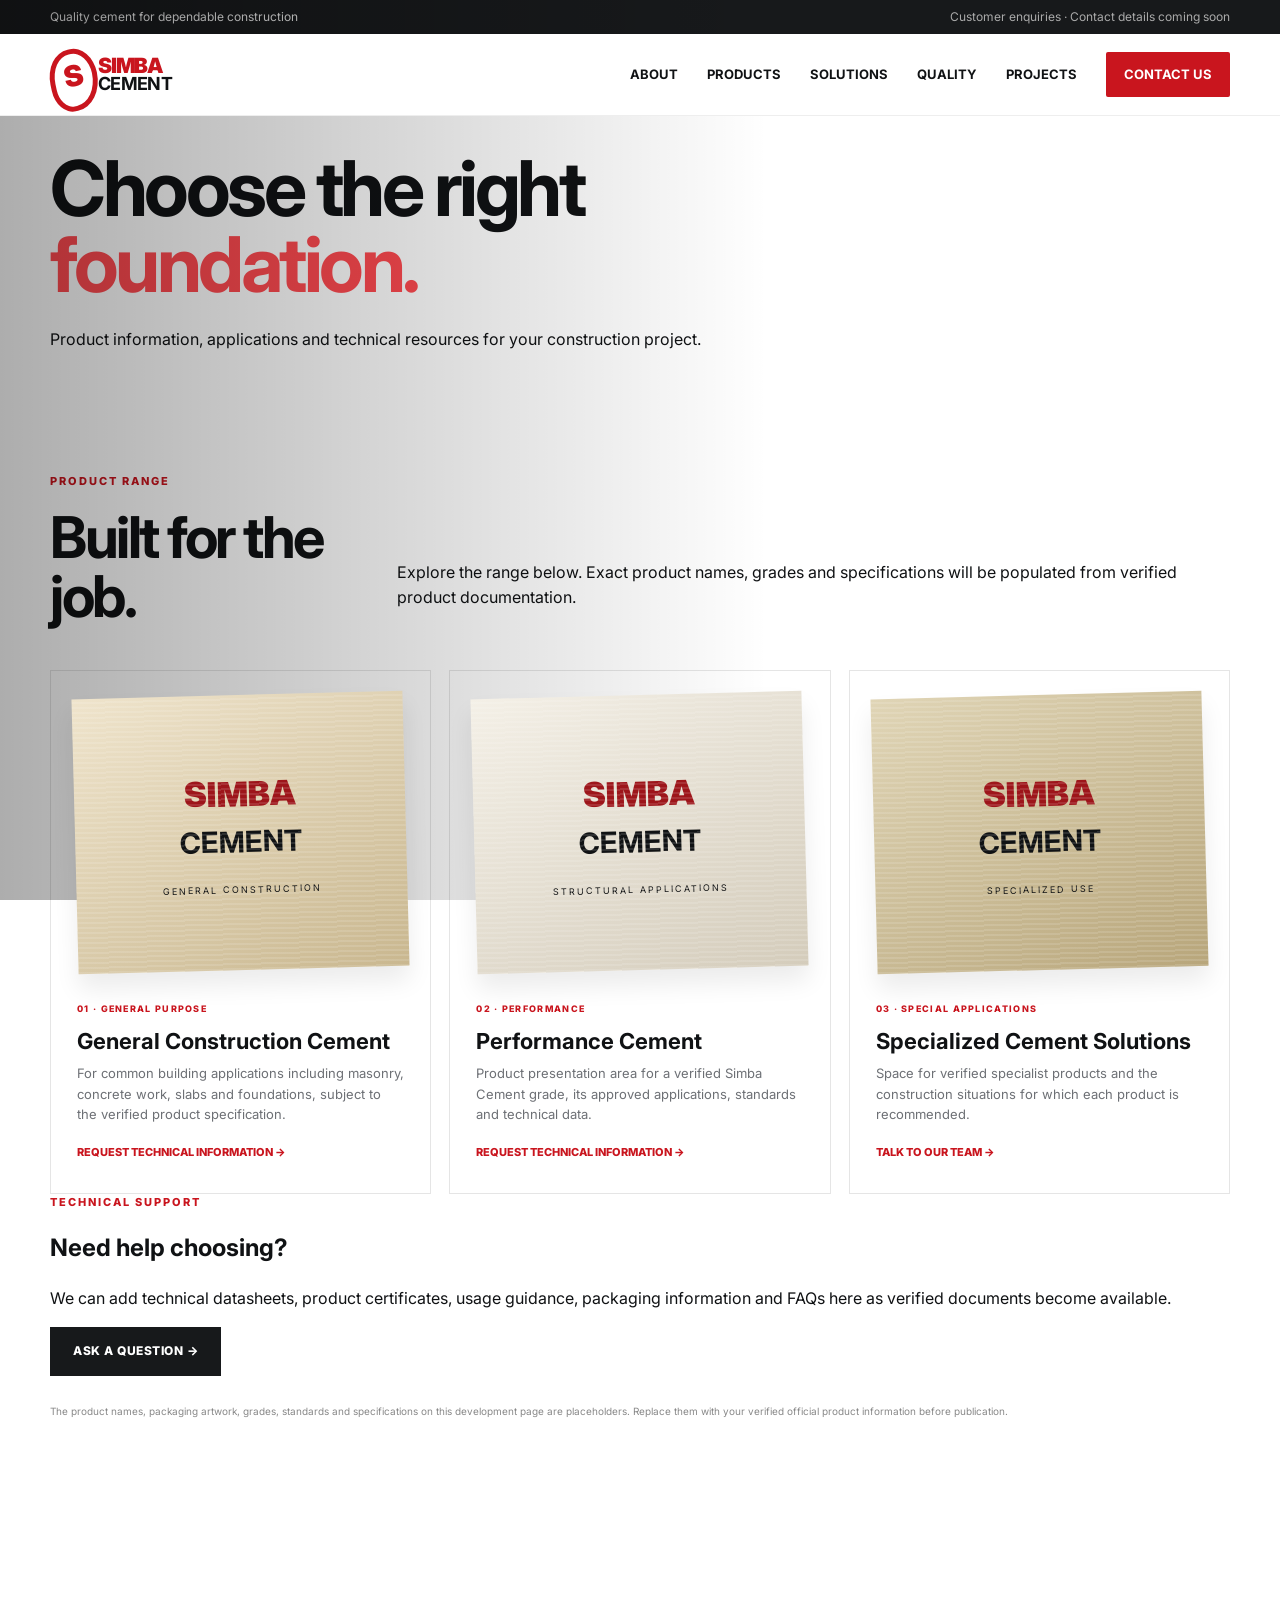
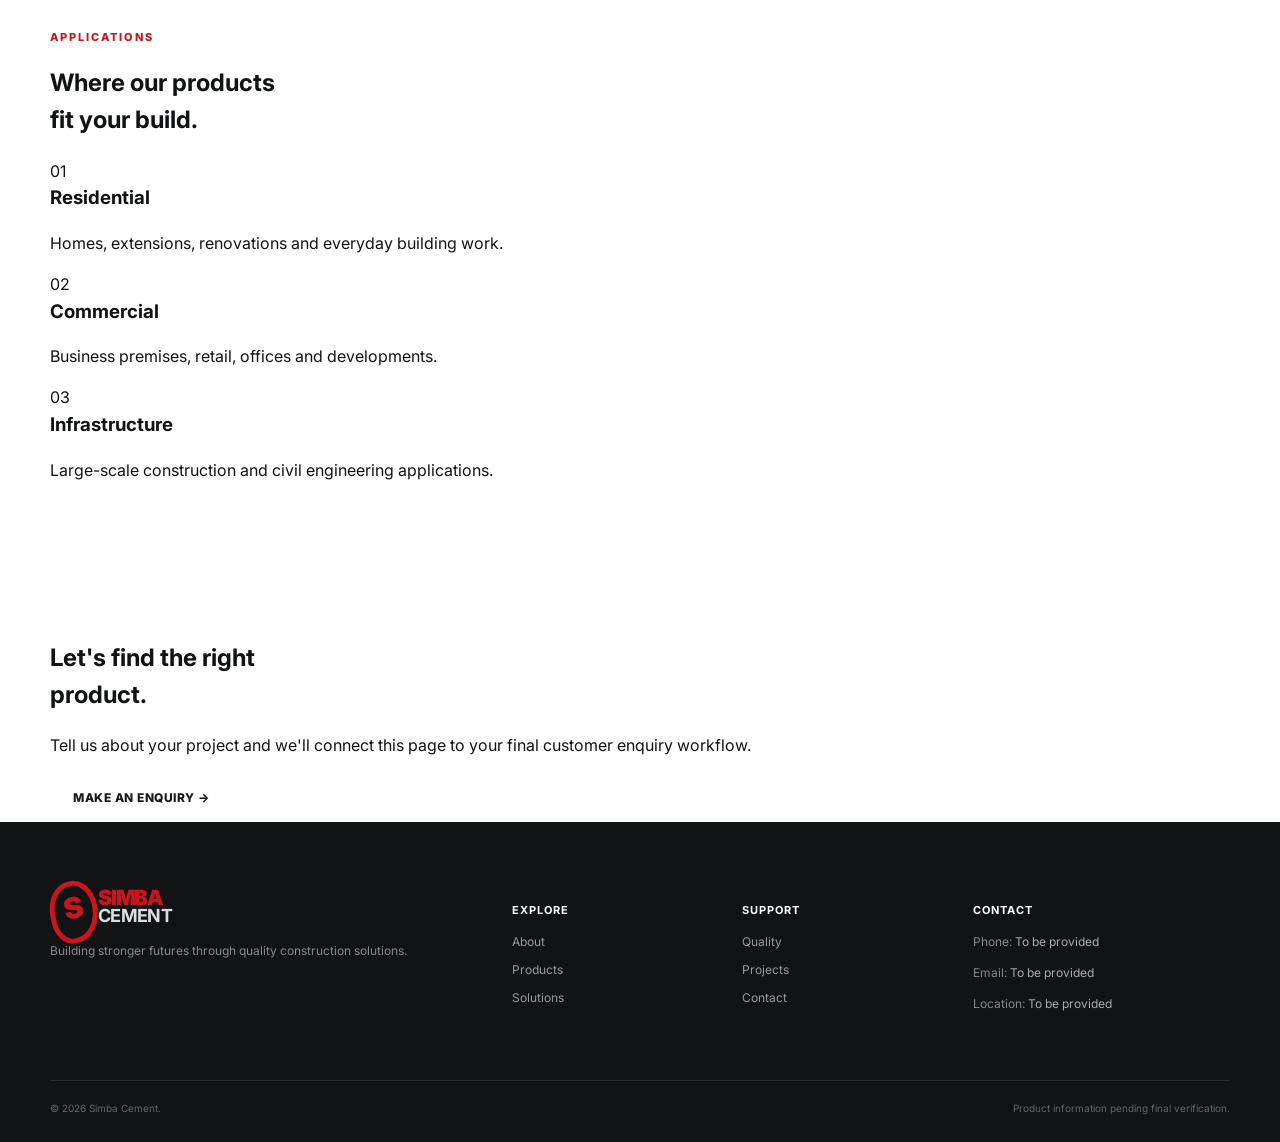
==== products.html @ ee8a6be6 "Add professional Simba Cement Products page" ====
<!doctype html>
<html lang="en"><head><meta charset="utf-8"><meta name="viewport" content="width=device-width,initial-scale=1"><meta name="description" content="Explore Simba Cement products, applications and technical information."><meta name="theme-color" content="#c9151e"><title>Products | Simba Cement</title><link rel="preconnect" href="https://fonts.googleapis.com"><link rel="preconnect" href="https://fonts.gstatic.com" crossorigin><link href="https://fonts.googleapis.com/css2?family=Inter:wght@400;500;600;700;800;900&display=swap" rel="stylesheet"><link rel="stylesheet" href="styles.css"></head><body>
<div class="topbar"><div class="container topbar-inner"><span>Quality cement for dependable construction</span><span class="topbar-right">Customer enquiries · Contact details coming soon</span></div></div><header class="site-header"><div class="container nav-wrap"><a class="brand" href="index.html"><span class="brand-mark"><span>SIMBA</span><b>CEMENT</b></span></a><button class="menu-toggle" aria-expanded="false" aria-controls="main-nav" aria-label="Open menu"><span></span><span></span><span></span></button><nav id="main-nav" class="main-nav"><a href="about.html">About</a><a href="products.html">Products</a><a href="index.html#solutions">Solutions</a><a href="index.html#quality">Quality</a><a href="index.html#projects">Projects</a><a href="index.html#contact" class="nav-cta">Contact us</a></nav></div></header>
<main><section class="page-hero"><div class="page-hero-image products-hero-image"></div><div class="hero-overlay"></div><div class="container page-hero-content"><p class="eyebrow">SIMBA CEMENT PRODUCTS</p><h1>Choose the right<br><em>foundation.</em></h1><p>Product information, applications and technical resources for your construction project.</p></div></section>
<section class="section-pad products-page"><div class="container"><div class="section-heading"><div><p class="eyebrow dark">PRODUCT RANGE</p><h2>Built for the job.</h2></div><p class="page-lead">Explore the range below. Exact product names, grades and specifications will be populated from verified product documentation.</p></div><div class="product-grid product-grid-page">
<article class="product-card"><div class="bag bag-1 large-bag"><span>SIMBA</span><b>CEMENT</b><small>GENERAL CONSTRUCTION</small></div><div class="product-info"><span class="product-tag">01 · GENERAL PURPOSE</span><h3>General Construction Cement</h3><p>For common building applications including masonry, concrete work, slabs and foundations, subject to the verified product specification.</p><a href="index.html#contact">Request technical information →</a></div></article>
<article class="product-card"><div class="bag bag-2 large-bag"><span>SIMBA</span><b>CEMENT</b><small>STRUCTURAL APPLICATIONS</small></div><div class="product-info"><span class="product-tag">02 · PERFORMANCE</span><h3>Performance Cement</h3><p>Product presentation area for a verified Simba Cement grade, its approved applications, standards and technical data.</p><a href="index.html#contact">Request technical information →</a></div></article>
<article class="product-card"><div class="bag bag-3 large-bag"><span>SIMBA</span><b>CEMENT</b><small>SPECIALIZED USE</small></div><div class="product-info"><span class="product-tag">03 · SPECIAL APPLICATIONS</span><h3>Specialized Cement Solutions</h3><p>Space for verified specialist products and the construction situations for which each product is recommended.</p><a href="index.html#contact">Talk to our team →</a></div></article>
</div><div class="technical"><div><p class="eyebrow dark">TECHNICAL SUPPORT</p><h2>Need help choosing?</h2></div><p>We can add technical datasheets, product certificates, usage guidance, packaging information and FAQs here as verified documents become available.</p><a class="btn btn-dark" href="index.html#contact">Ask a question →</a></div><p class="disclaimer">The product names, packaging artwork, grades, standards and specifications on this development page are placeholders. Replace them with your verified official product information before publication.</p></div></section>
<section class="applications section-pad"><div class="container"><p class="eyebrow dark">APPLICATIONS</p><h2>Where our products<br>fit your build.</h2><div class="application-list"><div><span>01</span><h3>Residential</h3><p>Homes, extensions, renovations and everyday building work.</p></div><div><span>02</span><h3>Commercial</h3><p>Business premises, retail, offices and developments.</p></div><div><span>03</span><h3>Infrastructure</h3><p>Large-scale construction and civil engineering applications.</p></div></div></div></section><section class="red-band"><div class="container red-band-grid"><div><p class="eyebrow">READY TO BUILD?</p><h2>Let's find the right<br>product.</h2></div><div><p>Tell us about your project and we'll connect this page to your final customer enquiry workflow.</p><a class="btn btn-light" href="index.html#contact">Make an enquiry →</a></div></div></section></main>
<footer class="footer"><div class="container footer-grid"><div><a class="brand footer-brand" href="index.html"><span class="brand-mark"><span>SIMBA</span><b>CEMENT</b></span></a><p>Building stronger futures through quality construction solutions.</p></div><div><h4>Explore</h4><a href="about.html">About</a><a href="products.html">Products</a><a href="index.html#solutions">Solutions</a></div><div><h4>Support</h4><a href="index.html#quality">Quality</a><a href="index.html#projects">Projects</a><a href="index.html#contact">Contact</a></div><div><h4>Contact</h4><p>Phone: <span class="placeholder">To be provided</span></p><p>Email: <span class="placeholder">To be provided</span></p><p>Location: <span class="placeholder">To be provided</span></p></div></div><div class="container footer-bottom"><span>© <span id="year"></span> Simba Cement.</span><span>Product information pending final verification.</span></div></footer><script src="script.js"></script></body></html>
---- styles.css ----
:root{--red:#c9151e;--red-dark:#970e15;--ink:#101214;--muted:#6d7075;--line:#e5e5e5;--soft:#f5f5f2;--white:#fff;--container:1180px}*{box-sizing:border-box}html{scroll-behavior:smooth}body{margin:0;font-family:Inter,Arial,sans-serif;color:var(--ink);line-height:1.55;background:#fff}a{text-decoration:none;color:inherit}.container{width:min(var(--container),calc(100% - 48px));margin:auto}.topbar{background:#17191b;color:#ddd;font-size:12px}.topbar-inner{min-height:34px;display:flex;align-items:center;justify-content:space-between}.topbar-right{color:#aaa}.site-header{height:82px;background:#fff;border-bottom:1px solid #eee;position:sticky;top:0;z-index:20}.nav-wrap{height:100%;display:flex;align-items:center;justify-content:space-between}.brand{display:inline-flex;align-items:center}.brand-mark{position:relative;padding-left:48px;line-height:.9;font-weight:900;letter-spacing:-1.2px}.brand-mark:before{content:'S';position:absolute;left:0;top:-8px;width:38px;height:52px;border:5px solid var(--red);border-radius:50% 45% 55% 40%;color:var(--red);font-size:29px;text-align:center;line-height:43px;transform:rotate(-12deg)}.brand-mark span{display:block;color:var(--red);font-size:21px}.brand-mark b{display:block;font-size:18px;letter-spacing:-.7px}.main-nav{display:flex;align-items:center;gap:29px;font-size:13px;font-weight:700;text-transform:uppercase}.main-nav a{position:relative;padding:31px 0}.main-nav a:not(.nav-cta):after{content:'';position:absolute;left:0;right:100%;bottom:22px;height:2px;background:var(--red);transition:.25s}.main-nav a:not(.nav-cta):hover:after{right:0}.nav-cta{background:var(--red);color:#fff!important;padding:12px 18px!important;border-radius:2px}.menu-toggle{display:none;border:0;background:transparent;width:44px;height:44px}.menu-toggle span{display:block;height:2px;background:#111;margin:6px 4px}.hero{min-height:670px;position:relative;display:flex;align-items:center;overflow:hidden;background:#292b2d}.hero-image{position:absolute;inset:0;background-image:url('https://images.unsplash.com/photo-1504307651254-35680f356dfd?auto=format&fit=crop&w=2200&q=85');background-size:cover;background-position:center}.hero-image:after{content:'';position:absolute;inset:0;background:linear-gradient(90deg,rgba(0,0,0,.68),rgba(0,0,0,.18) 64%,rgba(0,0,0,.28))}.hero-overlay{position:absolute;inset:0;background:linear-gradient(90deg,rgba(0,0,0,.32),transparent 60%)}.hero-content{position:relative;color:#fff;padding:120px 0 110px}.eyebrow{font-size:11px;font-weight:800;letter-spacing:2px;margin:0 0 18px;color:#fff}.eyebrow.dark{color:var(--red)}h1,h2,h3,p{margin-top:0}h1{font-size:clamp(46px,6vw,78px);line-height:.99;letter-spacing:-3.5px;margin-bottom:24px;max-width:760px}h1 em{font-style:normal;color:#ff4a50}.hero-copy{font-size:18px;max-width:570px;color:#f1f1f1;margin-bottom:32px}.hero-actions{display:flex;gap:12px;flex-wrap:wrap}.btn{display:inline-flex;align-items:center;justify-content:center;gap:14px;border:1px solid transparent;padding:14px 22px;font-size:12px;font-weight:800;text-transform:uppercase;letter-spacing:.5px;cursor:pointer;transition:transform .2s,background .2s}.btn:hover{transform:translateY(-2px)}.btn-primary{background:var(--red);color:#fff}.btn-primary:hover{background:var(--red-dark)}.btn-light{background:#fff;color:#17191b}.btn-dark{background:#17191b;color:#fff}.hero-scroll{position:absolute;bottom:22px;right:30px;color:#fff;font-size:10px;letter-spacing:1.5px}.hero-scroll span{font-size:16px;margin-left:8px}.section-pad{padding:105px 0}.intro{background:#fff}.intro-grid{display:grid;grid-template-columns:1fr 1fr;gap:90px}.intro h2,.section-heading h2,.quality h2,.projects h2,.cta h2{font-size:clamp(38px,4.5vw,58px);line-height:1.02;letter-spacing:-2.5px;margin:0}.intro-copy{max-width:560px;font-size:18px}.muted{font-size:14px;color:var(--muted);margin-top:20px}.text-link{font-size:12px;font-weight:800;text-transform:uppercase;letter-spacing:.6px;color:var(--red);display:inline-flex;gap:14px;margin-top:15px}.products{background:var(--soft)}.section-heading{display:flex;justify-content:space-between;align-items:end;gap:30px;margin-bottom:45px}.section-heading h2{margin-top:5px}.product-grid{display:grid;grid-template-columns:repeat(3,1fr);gap:18px}.product-card{background:#fff;border:1px solid var(--line);display:flex;flex-direction:column;transition:transform .25s,box-shadow .25s}.product-card:hover{transform:translateY(-6px);box-shadow:0 18px 40px rgba(0,0,0,.08)}.bag{height:275px;margin:24px;display:flex;flex-direction:column;justify-content:center;align-items:center;box-shadow:0 15px 25px rgba(0,0,0,.08);transform:rotate(-1.5deg);position:relative;overflow:hidden}.bag:before{content:'';position:absolute;inset:0;background:repeating-linear-gradient(0deg,rgba(255,255,255,.12) 0 2px,transparent 2px 5px)}.bag-1{background:linear-gradient(150deg,#efe4cc,#c9b78f)}.bag-2{background:linear-gradient(150deg,#f4f0e7,#d4ccbb)}.bag-3{background:linear-gradient(150deg,#e0d5b6,#b8a67b)}.bag span{font-size:34px;font-weight:900;color:#9d151a}.bag b{font-size:29px}.bag small{margin-top:18px;font-size:9px;letter-spacing:2px}.product-info{padding:0 26px 30px}.product-tag{font-size:9px;font-weight:800;letter-spacing:1.3px;color:var(--red)}.product-info h3{font-size:22px;line-height:1.1;margin:10px 0}.product-info p{font-size:13px;color:var(--muted);min-height:62px}.product-info a{font-size:11px;color:var(--red);font-weight:800;text-transform:uppercase}.disclaimer{font-size:10px;color:#888;margin:28px 0 0}.solutions{background:#17191b;color:#fff}.light-heading{align-items:end}.light-heading>p{max-width:390px;color:#aaa;font-size:13px}.solution-grid{display:grid;grid-template-columns:repeat(4,1fr);border-top:1px solid #3b3d40}.solution{padding:35px 25px 32px;border-right:1px solid #3b3d40;min-height:220px;position:relative;transition:background .25s}.solution:first-child{border-left:1px solid #3b3d40}.solution:hover{background:#202326}.solution span{font-size:10px;color:#999}.solution h3{font-size:21px;margin:50px 0 8px}.solution p{font-size:12px;color:#aaa;max-width:180px}.solution b{position:absolute;right:24px;bottom:30px;color:#ff4047;font-size:22px}.quality-grid{display:grid;grid-template-columns:1fr 1fr;min-height:560px}.quality-photo{min-height:520px;background-image:url('https://images.unsplash.com/photo-1541888946425-d81bb19240f5?auto=format&fit=crop&w=1400&q=85');background-size:cover;background-position:center}.quality-content{padding:60px 0 50px 80px;align-self:center}.quality-content>p:not(.eyebrow){max-width:470px;color:var(--muted);font-size:15px;margin:25px 0 32px}.quality-list{border-top:1px solid var(--line);margin-bottom:30px}.quality-list div{display:flex;gap:25px;padding:16px 0;border-bottom:1px solid var(--line);font-size:13px;font-weight:700}.quality-list strong{color:var(--red);font-size:10px}.projects{background:#f5f5f3}.projects-title{display:flex;justify-content:space-between;gap:50px;align-items:end;margin:8px 0 42px}.projects-title p{max-width:390px;color:var(--muted);font-size:13px;margin:0}.project-grid{display:grid;grid-template-columns:1.15fr 1fr 1fr;gap:14px}.project{min-height:400px;position:relative;padding:30px;display:flex;align-items:end;color:#fff;overflow:hidden;background:#5b5d60;background-size:cover;background-position:center}.project:before{content:'';position:absolute;inset:0;background:linear-gradient(180deg,transparent 30%,rgba(0,0,0,.78));z-index:0}.project:after{content:'';position:absolute;inset:0;background:rgba(25,29,32,.12);z-index:0}.project-a{background-image:url('https://images.unsplash.com/photo-1600607687920-4e2a09cf159d?auto=format&fit=crop&w=1400&q=85')}.project-b{background-image:url('https://images.unsplash.com/photo-1486406146926-c627a92ad1ab?auto=format&fit=crop&w=1400&q=85')}.project-c{background-image:url('https://images.unsplash.com/photo-1511818966892-d7d671e672a2?auto=format&fit=crop&w=1400&q=85')}.project div{position:relative;z-index:1}.project span{font-size:9px;font-weight:800;letter-spacing:1px}.project h3{font-size:25px;line-height:1.05;margin:12px 0 0}.cta{background:var(--red);color:#fff;padding:100px 0}.cta-grid{display:grid;grid-template-columns:1fr 1fr;gap:100px}.cta-copy{max-width:430px;color:#ffd7d8;margin-top:25px}.contact-form{display:grid;grid-template-columns:1fr 1fr;gap:18px}.contact-form label{font-size:10px;font-weight:800;text-transform:uppercase;letter-spacing:.7px}.contact-form label:nth-of-type(4){grid-column:1/-1}.contact-form input,.contact-form textarea{display:block;width:100%;margin-top:8px;border:1px solid rgba(255,255,255,.45);background:rgba(255,255,255,.08);color:#fff;padding:13px;font:inherit;outline:0}.contact-form input:focus,.contact-form textarea:focus{border-color:#fff;background:rgba(255,255,255,.13)}.contact-form input::placeholder,.contact-form textarea::placeholder{color:#ffd7d8}.contact-form textarea{resize:vertical}.form-note{font-size:10px;color:#ffd7d8;grid-column:1/-1;margin:0}.footer{background:#111315;color:#ddd;padding:65px 0 25px}.footer-grid{display:grid;grid-template-columns:1.6fr .7fr .7fr 1fr;gap:50px;padding-bottom:55px}.footer p{color:#888;font-size:12px}.footer h4{font-size:11px;text-transform:uppercase;letter-spacing:1px;color:#fff}.footer-grid>div>a:not(.brand){display:block;font-size:12px;color:#999;margin:9px 0}.footer-brand{margin-bottom:18px}.placeholder{color:#aaa}.footer-bottom{border-top:1px solid #2a2c2f;padding-top:20px;display:flex;justify-content:space-between;color:#666;font-size:10px}@media(max-width:900px){.main-nav{gap:16px}.main-nav a{font-size:11px}.intro-grid,.quality-grid,.cta-grid{grid-template-columns:1fr;gap:45px}.quality-content{padding:0}.product-grid{grid-template-columns:1fr 1fr}.solution-grid{grid-template-columns:1fr 1fr}.project-grid{grid-template-columns:1fr}.project{min-height:300px}.footer-grid{grid-template-columns:1fr 1fr}.hero{min-height:600px}}@media(max-width:700px){.container{width:min(var(--container),calc(100% - 32px))}.topbar-right{display:none}.site-header{height:70px}.menu-toggle{display:block}.main-nav{display:none;position:absolute;left:0;right:0;top:70px;background:#fff;border-bottom:1px solid #ddd;padding:12px 16px;flex-direction:column;align-items:stretch;gap:0;box-shadow:0 10px 20px rgba(0,0,0,.08)}.main-nav.open{display:flex}.main-nav a{padding:15px 8px;border-bottom:1px solid #eee}.main-nav a:not(.nav-cta):after{display:none}.nav-cta{text-align:center;margin-top:8px}.brand-mark span{font-size:18px}.brand-mark b{font-size:15px}.hero{min-height:670px}.hero-image{background-position:58% center}.hero-content{padding:90px 0}.hero h1{font-size:47px;letter-spacing:-2px}.hero-copy{font-size:15px}.hero-scroll{display:none}.section-pad{padding:75px 0}.intro h2,.section-heading h2,.quality h2,.projects h2,.cta h2{font-size:40px}.section-heading,.projects-title{display:block}.section-heading .text-link{margin-top:22px}.product-grid,.solution-grid{grid-template-columns:1fr}.solution{border-left:1px solid #3b3d40;border-bottom:1px solid #3b3d40}.quality-photo{min-height:320px}.contact-form{grid-template-columns:1fr}.contact-form label:nth-of-type(4){grid-column:auto}.form-note{grid-column:auto}.footer-grid{grid-template-columns:1fr 1fr;gap:30px}.footer-grid>div:first-child{grid-column:1/-1}.footer-bottom{display:block}.footer-bottom span{display:block;margin:7px 0}.bag{height:260px}}
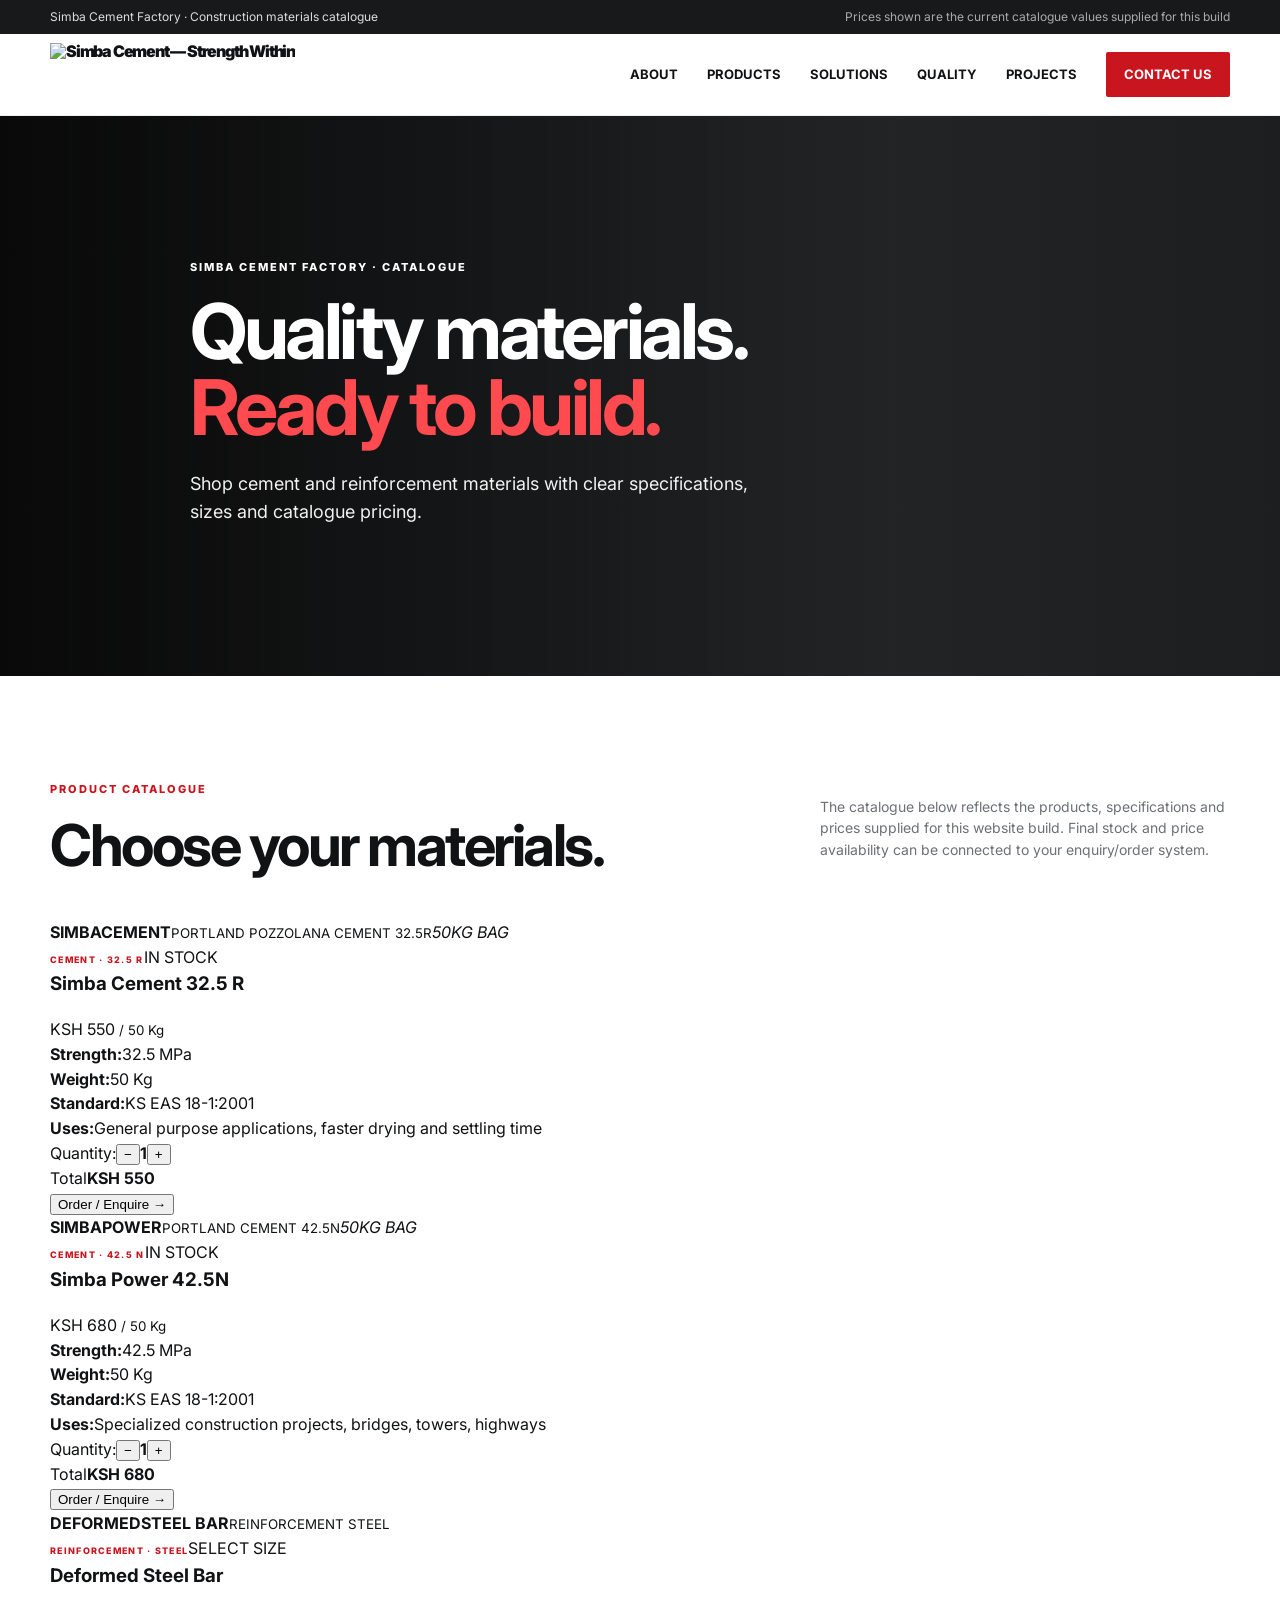
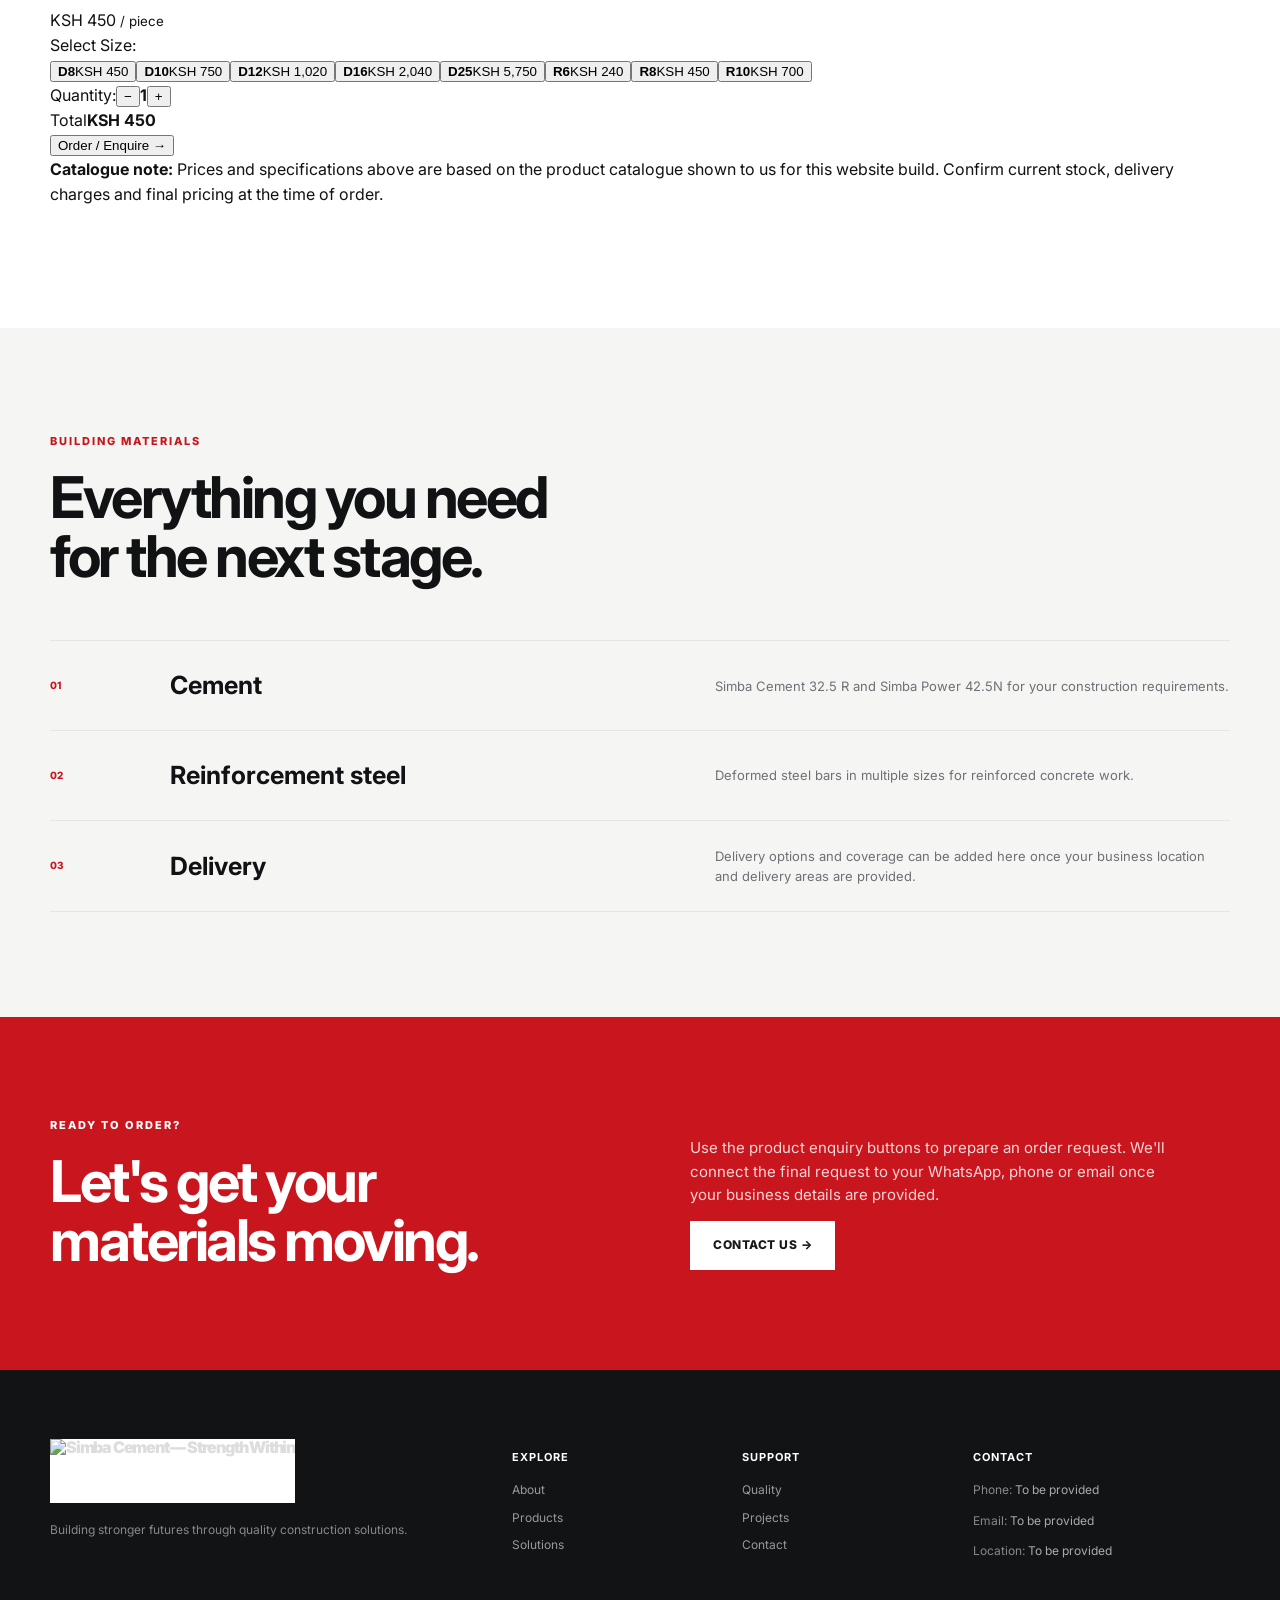
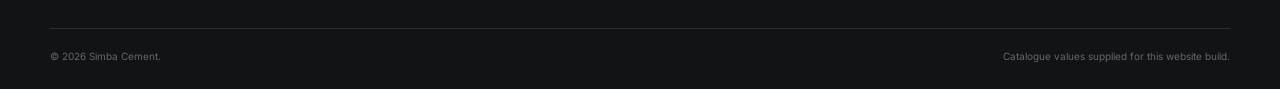
==== commit 10a6cbc0: "Build catalogue with supplied Simba Cement products and pricing" ====
--- a/products.html
+++ b/products.html
@@ -1,11 +1,25 @@
 <!doctype html>
-<html lang="en"><head><meta charset="utf-8"><meta name="viewport" content="width=device-width,initial-scale=1"><meta name="description" content="Explore Simba Cement products, applications and technical information."><meta name="theme-color" content="#c9151e"><title>Products | Simba Cement</title><link rel="preconnect" href="https://fonts.googleapis.com"><link rel="preconnect" href="https://fonts.gstatic.com" crossorigin><link href="https://fonts.googleapis.com/css2?family=Inter:wght@400;500;600;700;800;900&display=swap" rel="stylesheet"><link rel="stylesheet" href="styles.css"></head><body>
-<div class="topbar"><div class="container topbar-inner"><span>Quality cement for dependable construction</span><span class="topbar-right">Customer enquiries · Contact details coming soon</span></div></div><header class="site-header"><div class="container nav-wrap"><a class="brand" href="index.html"><span class="brand-mark"><span>SIMBA</span><b>CEMENT</b></span></a><button class="menu-toggle" aria-expanded="false" aria-controls="main-nav" aria-label="Open menu"><span></span><span></span><span></span></button><nav id="main-nav" class="main-nav"><a href="about.html">About</a><a href="products.html">Products</a><a href="index.html#solutions">Solutions</a><a href="index.html#quality">Quality</a><a href="index.html#projects">Projects</a><a href="index.html#contact" class="nav-cta">Contact us</a></nav></div></header>
-<main><section class="page-hero"><div class="page-hero-image products-hero-image"></div><div class="hero-overlay"></div><div class="container page-hero-content"><p class="eyebrow">SIMBA CEMENT PRODUCTS</p><h1>Choose the right<br><em>foundation.</em></h1><p>Product information, applications and technical resources for your construction project.</p></div></section>
-<section class="section-pad products-page"><div class="container"><div class="section-heading"><div><p class="eyebrow dark">PRODUCT RANGE</p><h2>Built for the job.</h2></div><p class="page-lead">Explore the range below. Exact product names, grades and specifications will be populated from verified product documentation.</p></div><div class="product-grid product-grid-page">
-<article class="product-card"><div class="bag bag-1 large-bag"><span>SIMBA</span><b>CEMENT</b><small>GENERAL CONSTRUCTION</small></div><div class="product-info"><span class="product-tag">01 · GENERAL PURPOSE</span><h3>General Construction Cement</h3><p>For common building applications including masonry, concrete work, slabs and foundations, subject to the verified product specification.</p><a href="index.html#contact">Request technical information →</a></div></article>
-<article class="product-card"><div class="bag bag-2 large-bag"><span>SIMBA</span><b>CEMENT</b><small>STRUCTURAL APPLICATIONS</small></div><div class="product-info"><span class="product-tag">02 · PERFORMANCE</span><h3>Performance Cement</h3><p>Product presentation area for a verified Simba Cement grade, its approved applications, standards and technical data.</p><a href="index.html#contact">Request technical information →</a></div></article>
-<article class="product-card"><div class="bag bag-3 large-bag"><span>SIMBA</span><b>CEMENT</b><small>SPECIALIZED USE</small></div><div class="product-info"><span class="product-tag">03 · SPECIAL APPLICATIONS</span><h3>Specialized Cement Solutions</h3><p>Space for verified specialist products and the construction situations for which each product is recommended.</p><a href="index.html#contact">Talk to our team →</a></div></article>
-</div><div class="technical"><div><p class="eyebrow dark">TECHNICAL SUPPORT</p><h2>Need help choosing?</h2></div><p>We can add technical datasheets, product certificates, usage guidance, packaging information and FAQs here as verified documents become available.</p><a class="btn btn-dark" href="index.html#contact">Ask a question →</a></div><p class="disclaimer">The product names, packaging artwork, grades, standards and specifications on this development page are placeholders. Replace them with your verified official product information before publication.</p></div></section>
-<section class="applications section-pad"><div class="container"><p class="eyebrow dark">APPLICATIONS</p><h2>Where our products<br>fit your build.</h2><div class="application-list"><div><span>01</span><h3>Residential</h3><p>Homes, extensions, renovations and everyday building work.</p></div><div><span>02</span><h3>Commercial</h3><p>Business premises, retail, offices and developments.</p></div><div><span>03</span><h3>Infrastructure</h3><p>Large-scale construction and civil engineering applications.</p></div></div></div></section><section class="red-band"><div class="container red-band-grid"><div><p class="eyebrow">READY TO BUILD?</p><h2>Let's find the right<br>product.</h2></div><div><p>Tell us about your project and we'll connect this page to your final customer enquiry workflow.</p><a class="btn btn-light" href="index.html#contact">Make an enquiry →</a></div></div></section></main>
-<footer class="footer"><div class="container footer-grid"><div><a class="brand footer-brand" href="index.html"><span class="brand-mark"><span>SIMBA</span><b>CEMENT</b></span></a><p>Building stronger futures through quality construction solutions.</p></div><div><h4>Explore</h4><a href="about.html">About</a><a href="products.html">Products</a><a href="index.html#solutions">Solutions</a></div><div><h4>Support</h4><a href="index.html#quality">Quality</a><a href="index.html#projects">Projects</a><a href="index.html#contact">Contact</a></div><div><h4>Contact</h4><p>Phone: <span class="placeholder">To be provided</span></p><p>Email: <span class="placeholder">To be provided</span></p><p>Location: <span class="placeholder">To be provided</span></p></div></div><div class="container footer-bottom"><span>© <span id="year"></span> Simba Cement.</span><span>Product information pending final verification.</span></div></footer><script src="script.js"></script></body></html>+<html lang="en"><head><meta charset="utf-8"><meta name="viewport" content="width=device-width,initial-scale=1"><meta name="description" content="Shop Simba Cement 32.5 R, Simba Power 42.5 N and deformed steel bars. View prices, specifications and available sizes."><meta name="theme-color" content="#c9151e"><title>Products &amp; Prices | Simba Cement</title><link rel="preconnect" href="https://fonts.googleapis.com"><link rel="preconnect" href="https://fonts.gstatic.com" crossorigin><link href="https://fonts.googleapis.com/css2?family=Inter:wght@400;500;600;700;800;900&display=swap" rel="stylesheet"><link rel="stylesheet" href="styles.css"></head><body>
+<div class="topbar"><div class="container topbar-inner"><span>Simba Cement Factory · Construction materials catalogue</span><span class="topbar-right">Prices shown are the current catalogue values supplied for this build</span></div></div>
+<header class="site-header"><div class="container nav-wrap"><a class="brand" href="index.html" aria-label="Simba Cement home"><span class="brand-mark"><span>SIMBA</span><b>CEMENT</b></span></a><button class="menu-toggle" aria-expanded="false" aria-controls="main-nav" aria-label="Open menu"><span></span><span></span><span></span></button><nav id="main-nav" class="main-nav"><a href="about.html">About</a><a href="products.html">Products</a><a href="index.html#solutions">Solutions</a><a href="index.html#quality">Quality</a><a href="index.html#projects">Projects</a><a href="index.html#contact" class="nav-cta">Contact us</a></nav></div></header>
+<main>
+<section class="page-hero product-catalogue-hero"><div class="page-hero-image products-hero-image"></div><div class="hero-overlay"></div><div class="container page-hero-content"><p class="eyebrow">SIMBA CEMENT FACTORY · CATALOGUE</p><h1>Quality materials.<br><em>Ready to build.</em></h1><p>Shop cement and reinforcement materials with clear specifications, sizes and catalogue pricing.</p></div></section>
+<section class="section-pad products-page"><div class="container"><div class="section-heading"><div><p class="eyebrow dark">PRODUCT CATALOGUE</p><h2>Choose your materials.</h2></div><p class="page-lead">The catalogue below reflects the products, specifications and prices supplied for this website build. Final stock and price availability can be connected to your enquiry/order system.</p></div>
+<div class="catalogue-grid">
+<article class="catalogue-card"><div class="catalogue-image cement-image cement-325"><div class="bag-label"><strong>SIMBA</strong><b>CEMENT</b><small>PORTLAND POZZOLANA CEMENT 32.5R</small><i>50KG BAG</i></div></div><div class="catalogue-body"><div class="catalogue-top"><span class="product-tag">CEMENT · 32.5 R</span><span class="stock">IN STOCK</span></div><h3>Simba Cement 32.5 R</h3><div class="price">KSH 550 <small>/ 50 Kg</small></div><div class="specs"><div><strong>Strength:</strong><span>32.5 MPa</span></div><div><strong>Weight:</strong><span>50 Kg</span></div><div class="full"><strong>Standard:</strong><span>KS EAS 18-1:2001</span></div><div class="full"><strong>Uses:</strong><span>General purpose applications, faster drying and settling time</span></div></div><div class="quantity-row"><span>Quantity:</span><button type="button" onclick="changeQty(this,-1)">−</button><b>1</b><button type="button" onclick="changeQty(this,1)">+</button></div><div class="card-total"><span>Total</span><strong class="line-total">KSH 550</strong></div><button class="order-btn" type="button" onclick="orderProduct('Simba Cement 32.5 R',550,this)">Order / Enquire <span>→</span></button></div></article>
+<article class="catalogue-card"><div class="catalogue-image cement-image cement-425"><div class="bag-label power"><strong>SIMBA</strong><b>POWER</b><small>PORTLAND CEMENT 42.5N</small><i>50KG BAG</i></div></div><div class="catalogue-body"><div class="catalogue-top"><span class="product-tag">CEMENT · 42.5 N</span><span class="stock">IN STOCK</span></div><h3>Simba Power 42.5N</h3><div class="price">KSH 680 <small>/ 50 Kg</small></div><div class="specs"><div><strong>Strength:</strong><span>42.5 MPa</span></div><div><strong>Weight:</strong><span>50 Kg</span></div><div class="full"><strong>Standard:</strong><span>KS EAS 18-1:2001</span></div><div class="full"><strong>Uses:</strong><span>Specialized construction projects, bridges, towers, highways</span></div></div><div class="quantity-row"><span>Quantity:</span><button type="button" onclick="changeQty(this,-1)">−</button><b>1</b><button type="button" onclick="changeQty(this,1)">+</button></div><div class="card-total"><span>Total</span><strong class="line-total">KSH 680</strong></div><button class="order-btn" type="button" onclick="orderProduct('Simba Power 42.5N',680,this)">Order / Enquire <span>→</span></button></div></article>
+<article class="catalogue-card"><div class="catalogue-image steel-image"><div class="steel-overlay"><strong>DEFORMED</strong><b>STEEL BAR</b><small>REINFORCEMENT STEEL</small></div></div><div class="catalogue-body"><div class="catalogue-top"><span class="product-tag">REINFORCEMENT · STEEL</span><span class="stock">SELECT SIZE</span></div><h3>Deformed Steel Bar</h3><div class="price steel-price" id="steel-price">KSH 450 <small>/ piece</small></div><div class="size-title">Select Size:</div><div class="size-grid"><button class="size-option active" data-size="D8" data-price="450" onclick="selectSteel(this)"><b>D8</b><span>KSH 450</span></button><button class="size-option" data-size="D10" data-price="750" onclick="selectSteel(this)"><b>D10</b><span>KSH 750</span></button><button class="size-option" data-size="D12" data-price="1020" onclick="selectSteel(this)"><b>D12</b><span>KSH 1,020</span></button><button class="size-option" data-size="D16" data-price="2040" onclick="selectSteel(this)"><b>D16</b><span>KSH 2,040</span></button><button class="size-option" data-size="D25" data-price="5750" onclick="selectSteel(this)"><b>D25</b><span>KSH 5,750</span></button><button class="size-option" data-size="R6" data-price="240" onclick="selectSteel(this)"><b>R6</b><span>KSH 240</span></button><button class="size-option" data-size="R8" data-price="450" onclick="selectSteel(this)"><b>R8</b><span>KSH 450</span></button><button class="size-option" data-size="R10" data-price="700" onclick="selectSteel(this)"><b>R10</b><span>KSH 700</span></button></div><div class="quantity-row"><span>Quantity:</span><button type="button" onclick="changeQty(this,-1)">−</button><b>1</b><button type="button" onclick="changeQty(this,1)">+</button></div><div class="card-total"><span>Total</span><strong class="line-total steel-total">KSH 450</strong></div><button class="order-btn" type="button" onclick="orderSteel(this)">Order / Enquire <span>→</span></button></div></article>
+</div>
+<p class="catalogue-note"><strong>Catalogue note:</strong> Prices and specifications above are based on the product catalogue shown to us for this website build. Confirm current stock, delivery charges and final pricing at the time of order.</p>
+</div></section>
+<section class="applications section-pad"><div class="container"><p class="eyebrow dark">BUILDING MATERIALS</p><h2>Everything you need<br>for the next stage.</h2><div class="application-list"><div><span>01</span><h3>Cement</h3><p>Simba Cement 32.5 R and Simba Power 42.5N for your construction requirements.</p></div><div><span>02</span><h3>Reinforcement steel</h3><p>Deformed steel bars in multiple sizes for reinforced concrete work.</p></div><div><span>03</span><h3>Delivery</h3><p>Delivery options and coverage can be added here once your business location and delivery areas are provided.</p></div></div></div></section>
+<section class="red-band"><div class="container red-band-grid"><div><p class="eyebrow">READY TO ORDER?</p><h2>Let's get your<br>materials moving.</h2></div><div><p>Use the product enquiry buttons to prepare an order request. We'll connect the final request to your WhatsApp, phone or email once your business details are provided.</p><a class="btn btn-light" href="index.html#contact">Contact us →</a></div></div></section>
+</main>
+<footer class="footer"><div class="container footer-grid"><div><a class="brand footer-brand" href="index.html"><span class="brand-mark"><span>SIMBA</span><b>CEMENT</b></span></a><p>Building stronger futures through quality construction solutions.</p></div><div><h4>Explore</h4><a href="about.html">About</a><a href="products.html">Products</a><a href="index.html#solutions">Solutions</a></div><div><h4>Support</h4><a href="index.html#quality">Quality</a><a href="index.html#projects">Projects</a><a href="index.html#contact">Contact</a></div><div><h4>Contact</h4><p>Phone: <span class="placeholder">To be provided</span></p><p>Email: <span class="placeholder">To be provided</span></p><p>Location: <span class="placeholder">To be provided</span></p></div></div><div class="container footer-bottom"><span>© <span id="year"></span> Simba Cement.</span><span>Catalogue values supplied for this website build.</span></div></footer>
+<script src="script.js"></script><script>
+function money(n){return 'KSH '+n.toLocaleString('en-KE')}
+function changeQty(btn,delta){const row=btn.parentElement;const value=row.querySelector('b');let qty=Math.max(1,parseInt(value.textContent)+delta);value.textContent=qty;const card=btn.closest('.catalogue-card');const price=card.classList.contains('steel-card')?Number(card.dataset.price||450):(card.querySelector('.price')?.textContent.match(/[\d,]+/)?.[0]||'0').replace(/,/g,'');if(price)card.querySelector('.line-total').textContent=money(Number(price)*qty)}
+function selectSteel(btn){document.querySelectorAll('.size-option').forEach(x=>x.classList.remove('active'));btn.classList.add('active');const price=Number(btn.dataset.price);document.getElementById('steel-price').innerHTML=money(price)+' <small>/ piece</small>';document.querySelector('.steel-total').textContent=money(price);btn.closest('.catalogue-card').dataset.price=price}
+function orderProduct(name,price,btn){const card=btn.closest('.catalogue-card');const qty=Number(card.querySelector('.quantity-row b').textContent);const note=document.createElement('p');note.className='order-feedback';note.textContent=name+' · '+qty+' × '+money(price)+' — enquiry ready. Add your contact details to complete the order.';const old=card.querySelector('.order-feedback');if(old)old.remove();btn.after(note)}
+function orderSteel(btn){const card=btn.closest('.catalogue-card');const size=card.querySelector('.size-option.active').dataset.size;const price=Number(card.dataset.price||450);const qty=Number(card.querySelector('.quantity-row b').textContent);const note=document.createElement('p');note.className='order-feedback';note.textContent='Deformed Steel Bar '+size+' · '+qty+' × '+money(price)+' — enquiry ready. Add your contact details to complete the order.';const old=card.querySelector('.order-feedback');if(old)old.remove();btn.after(note)}
+</script></body></html>
--- a/styles.css
+++ b/styles.css
@@ -1 +1 @@
-:root{--red:#c9151e;--red-dark:#970e15;--ink:#101214;--muted:#6d7075;--line:#e5e5e5;--soft:#f5f5f2;--white:#fff;--container:1180px}*{box-sizing:border-box}html{scroll-behavior:smooth}body{margin:0;font-family:Inter,Arial,sans-serif;color:var(--ink);line-height:1.55;background:#fff}a{text-decoration:none;color:inherit}.container{width:min(var(--container),calc(100% - 48px));margin:auto}.topbar{background:#17191b;color:#ddd;font-size:12px}.topbar-inner{min-height:34px;display:flex;align-items:center;justify-content:space-between}.topbar-right{color:#aaa}.site-header{height:82px;background:#fff;border-bottom:1px solid #eee;position:sticky;top:0;z-index:20}.nav-wrap{height:100%;display:flex;align-items:center;justify-content:space-between}.brand{display:inline-flex;align-items:center}.brand-mark{position:relative;padding-left:48px;line-height:.9;font-weight:900;letter-spacing:-1.2px}.brand-mark:before{content:'S';position:absolute;left:0;top:-8px;width:38px;height:52px;border:5px solid var(--red);border-radius:50% 45% 55% 40%;color:var(--red);font-size:29px;text-align:center;line-height:43px;transform:rotate(-12deg)}.brand-mark span{display:block;color:var(--red);font-size:21px}.brand-mark b{display:block;font-size:18px;letter-spacing:-.7px}.main-nav{display:flex;align-items:center;gap:29px;font-size:13px;font-weight:700;text-transform:uppercase}.main-nav a{position:relative;padding:31px 0}.main-nav a:not(.nav-cta):after{content:'';position:absolute;left:0;right:100%;bottom:22px;height:2px;background:var(--red);transition:.25s}.main-nav a:not(.nav-cta):hover:after{right:0}.nav-cta{background:var(--red);color:#fff!important;padding:12px 18px!important;border-radius:2px}.menu-toggle{display:none;border:0;background:transparent;width:44px;height:44px}.menu-toggle span{display:block;height:2px;background:#111;margin:6px 4px}.hero{min-height:670px;position:relative;display:flex;align-items:center;overflow:hidden;background:#292b2d}.hero-image{position:absolute;inset:0;background-image:url('https://images.unsplash.com/photo-1504307651254-35680f356dfd?auto=format&fit=crop&w=2200&q=85');background-size:cover;background-position:center}.hero-image:after{content:'';position:absolute;inset:0;background:linear-gradient(90deg,rgba(0,0,0,.68),rgba(0,0,0,.18) 64%,rgba(0,0,0,.28))}.hero-overlay{position:absolute;inset:0;background:linear-gradient(90deg,rgba(0,0,0,.32),transparent 60%)}.hero-content{position:relative;color:#fff;padding:120px 0 110px}.eyebrow{font-size:11px;font-weight:800;letter-spacing:2px;margin:0 0 18px;color:#fff}.eyebrow.dark{color:var(--red)}h1,h2,h3,p{margin-top:0}h1{font-size:clamp(46px,6vw,78px);line-height:.99;letter-spacing:-3.5px;margin-bottom:24px;max-width:760px}h1 em{font-style:normal;color:#ff4a50}.hero-copy{font-size:18px;max-width:570px;color:#f1f1f1;margin-bottom:32px}.hero-actions{display:flex;gap:12px;flex-wrap:wrap}.btn{display:inline-flex;align-items:center;justify-content:center;gap:14px;border:1px solid transparent;padding:14px 22px;font-size:12px;font-weight:800;text-transform:uppercase;letter-spacing:.5px;cursor:pointer;transition:transform .2s,background .2s}.btn:hover{transform:translateY(-2px)}.btn-primary{background:var(--red);color:#fff}.btn-primary:hover{background:var(--red-dark)}.btn-light{background:#fff;color:#17191b}.btn-dark{background:#17191b;color:#fff}.hero-scroll{position:absolute;bottom:22px;right:30px;color:#fff;font-size:10px;letter-spacing:1.5px}.hero-scroll span{font-size:16px;margin-left:8px}.section-pad{padding:105px 0}.intro{background:#fff}.intro-grid{display:grid;grid-template-columns:1fr 1fr;gap:90px}.intro h2,.section-heading h2,.quality h2,.projects h2,.cta h2{font-size:clamp(38px,4.5vw,58px);line-height:1.02;letter-spacing:-2.5px;margin:0}.intro-copy{max-width:560px;font-size:18px}.muted{font-size:14px;color:var(--muted);margin-top:20px}.text-link{font-size:12px;font-weight:800;text-transform:uppercase;letter-spacing:.6px;color:var(--red);display:inline-flex;gap:14px;margin-top:15px}.products{background:var(--soft)}.section-heading{display:flex;justify-content:space-between;align-items:end;gap:30px;margin-bottom:45px}.section-heading h2{margin-top:5px}.product-grid{display:grid;grid-template-columns:repeat(3,1fr);gap:18px}.product-card{background:#fff;border:1px solid var(--line);display:flex;flex-direction:column;transition:transform .25s,box-shadow .25s}.product-card:hover{transform:translateY(-6px);box-shadow:0 18px 40px rgba(0,0,0,.08)}.bag{height:275px;margin:24px;display:flex;flex-direction:column;justify-content:center;align-items:center;box-shadow:0 15px 25px rgba(0,0,0,.08);transform:rotate(-1.5deg);position:relative;overflow:hidden}.bag:before{content:'';position:absolute;inset:0;background:repeating-linear-gradient(0deg,rgba(255,255,255,.12) 0 2px,transparent 2px 5px)}.bag-1{background:linear-gradient(150deg,#efe4cc,#c9b78f)}.bag-2{background:linear-gradient(150deg,#f4f0e7,#d4ccbb)}.bag-3{background:linear-gradient(150deg,#e0d5b6,#b8a67b)}.bag span{font-size:34px;font-weight:900;color:#9d151a}.bag b{font-size:29px}.bag small{margin-top:18px;font-size:9px;letter-spacing:2px}.product-info{padding:0 26px 30px}.product-tag{font-size:9px;font-weight:800;letter-spacing:1.3px;color:var(--red)}.product-info h3{font-size:22px;line-height:1.1;margin:10px 0}.product-info p{font-size:13px;color:var(--muted);min-height:62px}.product-info a{font-size:11px;color:var(--red);font-weight:800;text-transform:uppercase}.disclaimer{font-size:10px;color:#888;margin:28px 0 0}.solutions{background:#17191b;color:#fff}.light-heading{align-items:end}.light-heading>p{max-width:390px;color:#aaa;font-size:13px}.solution-grid{display:grid;grid-template-columns:repeat(4,1fr);border-top:1px solid #3b3d40}.solution{padding:35px 25px 32px;border-right:1px solid #3b3d40;min-height:220px;position:relative;transition:background .25s}.solution:first-child{border-left:1px solid #3b3d40}.solution:hover{background:#202326}.solution span{font-size:10px;color:#999}.solution h3{font-size:21px;margin:50px 0 8px}.solution p{font-size:12px;color:#aaa;max-width:180px}.solution b{position:absolute;right:24px;bottom:30px;color:#ff4047;font-size:22px}.quality-grid{display:grid;grid-template-columns:1fr 1fr;min-height:560px}.quality-photo{min-height:520px;background-image:url('https://images.unsplash.com/photo-1541888946425-d81bb19240f5?auto=format&fit=crop&w=1400&q=85');background-size:cover;background-position:center}.quality-content{padding:60px 0 50px 80px;align-self:center}.quality-content>p:not(.eyebrow){max-width:470px;color:var(--muted);font-size:15px;margin:25px 0 32px}.quality-list{border-top:1px solid var(--line);margin-bottom:30px}.quality-list div{display:flex;gap:25px;padding:16px 0;border-bottom:1px solid var(--line);font-size:13px;font-weight:700}.quality-list strong{color:var(--red);font-size:10px}.projects{background:#f5f5f3}.projects-title{display:flex;justify-content:space-between;gap:50px;align-items:end;margin:8px 0 42px}.projects-title p{max-width:390px;color:var(--muted);font-size:13px;margin:0}.project-grid{display:grid;grid-template-columns:1.15fr 1fr 1fr;gap:14px}.project{min-height:400px;position:relative;padding:30px;display:flex;align-items:end;color:#fff;overflow:hidden;background:#5b5d60;background-size:cover;background-position:center}.project:before{content:'';position:absolute;inset:0;background:linear-gradient(180deg,transparent 30%,rgba(0,0,0,.78));z-index:0}.project:after{content:'';position:absolute;inset:0;background:rgba(25,29,32,.12);z-index:0}.project-a{background-image:url('https://images.unsplash.com/photo-1600607687920-4e2a09cf159d?auto=format&fit=crop&w=1400&q=85')}.project-b{background-image:url('https://images.unsplash.com/photo-1486406146926-c627a92ad1ab?auto=format&fit=crop&w=1400&q=85')}.project-c{background-image:url('https://images.unsplash.com/photo-1511818966892-d7d671e672a2?auto=format&fit=crop&w=1400&q=85')}.project div{position:relative;z-index:1}.project span{font-size:9px;font-weight:800;letter-spacing:1px}.project h3{font-size:25px;line-height:1.05;margin:12px 0 0}.cta{background:var(--red);color:#fff;padding:100px 0}.cta-grid{display:grid;grid-template-columns:1fr 1fr;gap:100px}.cta-copy{max-width:430px;color:#ffd7d8;margin-top:25px}.contact-form{display:grid;grid-template-columns:1fr 1fr;gap:18px}.contact-form label{font-size:10px;font-weight:800;text-transform:uppercase;letter-spacing:.7px}.contact-form label:nth-of-type(4){grid-column:1/-1}.contact-form input,.contact-form textarea{display:block;width:100%;margin-top:8px;border:1px solid rgba(255,255,255,.45);background:rgba(255,255,255,.08);color:#fff;padding:13px;font:inherit;outline:0}.contact-form input:focus,.contact-form textarea:focus{border-color:#fff;background:rgba(255,255,255,.13)}.contact-form input::placeholder,.contact-form textarea::placeholder{color:#ffd7d8}.contact-form textarea{resize:vertical}.form-note{font-size:10px;color:#ffd7d8;grid-column:1/-1;margin:0}.footer{background:#111315;color:#ddd;padding:65px 0 25px}.footer-grid{display:grid;grid-template-columns:1.6fr .7fr .7fr 1fr;gap:50px;padding-bottom:55px}.footer p{color:#888;font-size:12px}.footer h4{font-size:11px;text-transform:uppercase;letter-spacing:1px;color:#fff}.footer-grid>div>a:not(.brand){display:block;font-size:12px;color:#999;margin:9px 0}.footer-brand{margin-bottom:18px}.placeholder{color:#aaa}.footer-bottom{border-top:1px solid #2a2c2f;padding-top:20px;display:flex;justify-content:space-between;color:#666;font-size:10px}@media(max-width:900px){.main-nav{gap:16px}.main-nav a{font-size:11px}.intro-grid,.quality-grid,.cta-grid{grid-template-columns:1fr;gap:45px}.quality-content{padding:0}.product-grid{grid-template-columns:1fr 1fr}.solution-grid{grid-template-columns:1fr 1fr}.project-grid{grid-template-columns:1fr}.project{min-height:300px}.footer-grid{grid-template-columns:1fr 1fr}.hero{min-height:600px}}@media(max-width:700px){.container{width:min(var(--container),calc(100% - 32px))}.topbar-right{display:none}.site-header{height:70px}.menu-toggle{display:block}.main-nav{display:none;position:absolute;left:0;right:0;top:70px;background:#fff;border-bottom:1px solid #ddd;padding:12px 16px;flex-direction:column;align-items:stretch;gap:0;box-shadow:0 10px 20px rgba(0,0,0,.08)}.main-nav.open{display:flex}.main-nav a{padding:15px 8px;border-bottom:1px solid #eee}.main-nav a:not(.nav-cta):after{display:none}.nav-cta{text-align:center;margin-top:8px}.brand-mark span{font-size:18px}.brand-mark b{font-size:15px}.hero{min-height:670px}.hero-image{background-position:58% center}.hero-content{padding:90px 0}.hero h1{font-size:47px;letter-spacing:-2px}.hero-copy{font-size:15px}.hero-scroll{display:none}.section-pad{padding:75px 0}.intro h2,.section-heading h2,.quality h2,.projects h2,.cta h2{font-size:40px}.section-heading,.projects-title{display:block}.section-heading .text-link{margin-top:22px}.product-grid,.solution-grid{grid-template-columns:1fr}.solution{border-left:1px solid #3b3d40;border-bottom:1px solid #3b3d40}.quality-photo{min-height:320px}.contact-form{grid-template-columns:1fr}.contact-form label:nth-of-type(4){grid-column:auto}.form-note{grid-column:auto}.footer-grid{grid-template-columns:1fr 1fr;gap:30px}.footer-grid>div:first-child{grid-column:1/-1}.footer-bottom{display:block}.footer-bottom span{display:block;margin:7px 0}.bag{height:260px}}+:root{--red:#c9151e;--red-dark:#970e15;--ink:#101214;--muted:#6d7075;--line:#e5e5e5;--soft:#f5f5f2;--white:#fff;--container:1180px}*{box-sizing:border-box}html{scroll-behavior:smooth}body{margin:0;font-family:Inter,Arial,sans-serif;color:var(--ink);line-height:1.55;background:#fff}a{text-decoration:none;color:inherit}.container{width:min(var(--container),calc(100% - 48px));margin:auto}.topbar{background:#17191b;color:#ddd;font-size:12px}.topbar-inner{min-height:34px;display:flex;align-items:center;justify-content:space-between}.topbar-right{color:#aaa}.site-header{height:82px;background:#fff;border-bottom:1px solid #eee;position:sticky;top:0;z-index:20}.nav-wrap{height:100%;display:flex;align-items:center;justify-content:space-between}.brand{display:inline-flex;align-items:center}.brand-mark{position:relative;padding-left:48px;line-height:.9;font-weight:900;letter-spacing:-1.2px}.brand-mark:before{content:'S';position:absolute;left:0;top:-8px;width:38px;height:52px;border:5px solid var(--red);border-radius:50% 45% 55% 40%;color:var(--red);font-size:29px;text-align:center;line-height:43px;transform:rotate(-12deg)}.brand-mark span{display:block;color:var(--red);font-size:21px}.brand-mark b{display:block;font-size:18px;letter-spacing:-.7px}.main-nav{display:flex;align-items:center;gap:29px;font-size:13px;font-weight:700;text-transform:uppercase}.main-nav a{position:relative;padding:31px 0}.main-nav a:not(.nav-cta):after{content:'';position:absolute;left:0;right:100%;bottom:22px;height:2px;background:var(--red);transition:.25s}.main-nav a:not(.nav-cta):hover:after{right:0}.nav-cta{background:var(--red);color:#fff!important;padding:12px 18px!important;border-radius:2px}.menu-toggle{display:none;border:0;background:transparent;width:44px;height:44px}.menu-toggle span{display:block;height:2px;background:#111;margin:6px 4px}.hero,.page-hero{min-height:670px;position:relative;display:flex;align-items:center;overflow:hidden;background:#292b2d}.hero-image,.page-hero-image{position:absolute;inset:0;background-size:cover;background-position:center}.hero-image{background-image:url('https://images.unsplash.com/photo-1504307651254-35680f356dfd?auto=format&fit=crop&w=2200&q=85')}.about-hero-image{background-image:url('https://images.unsplash.com/photo-1486406146926-c627a92ad1ab?auto=format&fit=crop&w=2200&q=85')}.products-hero-image{background-image:url('https://images.unsplash.com/photo-1541888946425-d81bb19240f5?auto=format&fit=crop&w=2200&q=85')}.solutions-hero-image{background-image:url('https://images.unsplash.com/photo-1590644365607-1c5a2d6e4f4c?auto=format&fit=crop&w=2200&q=85')}.quality-hero-image{background-image:url('https://images.unsplash.com/photo-1581094794329-c8112a89af12?auto=format&fit=crop&w=2200&q=85')}.projects-hero-image{background-image:url('https://images.unsplash.com/photo-1509391366360-2e959784a276?auto=format&fit=crop&w=2200&q=85')}.contact-hero-image{background-image:url('https://images.unsplash.com/photo-1504917595217-d4dc5ebe6122?auto=format&fit=crop&w=2200&q=85')}.hero-image:after,.page-hero-image:after{content:'';position:absolute;inset:0;background:linear-gradient(90deg,rgba(0,0,0,.7),rgba(0,0,0,.18) 70%,rgba(0,0,0,.3))}.hero-overlay{position:absolute;inset:0;background:linear-gradient(90deg,rgba(0,0,0,.28),transparent 60%)}.hero-content,.page-hero-content{position:relative;color:#fff;padding:120px 0 110px}.page-hero{min-height:560px}.page-hero-content{max-width:900px}.page-hero-content>p:last-child{font-size:18px;max-width:570px;color:#f1f1f1}.eyebrow{font-size:11px;font-weight:800;letter-spacing:2px;margin:0 0 18px;color:#fff}.eyebrow.dark{color:var(--red)}h1,h2,h3,p{margin-top:0}h1{font-size:clamp(46px,6vw,78px);line-height:.99;letter-spacing:-3.5px;margin-bottom:24px;max-width:760px}h1 em{font-style:normal;color:#ff4a50}.hero-copy{font-size:18px;max-width:570px;color:#f1f1f1;margin-bottom:32px}.hero-actions{display:flex;gap:12px;flex-wrap:wrap}.btn{display:inline-flex;align-items:center;justify-content:center;gap:14px;border:1px solid transparent;padding:14px 22px;font-size:12px;font-weight:800;text-transform:uppercase;letter-spacing:.5px;cursor:pointer;transition:transform .2s,background .2s}.btn:hover{transform:translateY(-2px)}.btn-primary{background:var(--red);color:#fff}.btn-primary:hover{background:var(--red-dark)}.btn-light{background:#fff;color:#17191b}.btn-dark{background:#17191b;color:#fff}.section-pad{padding:105px 0}.intro-grid{display:grid;grid-template-columns:1fr 1fr;gap:90px}.intro h2,.section-heading h2,.quality h2,.projects h2,.cta h2,.technical h2,.applications h2,.values h2,.red-band h2{font-size:clamp(38px,4.5vw,58px);line-height:1.02;letter-spacing:-2.5px;margin:0}.intro-copy{max-width:560px;font-size:18px}.muted{font-size:14px;color:var(--muted);margin-top:20px}.products{background:var(--soft)}.section-heading{display:flex;justify-content:space-between;align-items:end;gap:30px;margin-bottom:45px}.page-lead{max-width:410px;color:var(--muted);font-size:14px}.product-grid{display:grid;grid-template-columns:repeat(3,1fr);gap:18px}.product-card{background:#fff;border:1px solid var(--line);display:flex;flex-direction:column;transition:transform .25s,box-shadow .25s}.product-card:hover{transform:translateY(-6px);box-shadow:0 18px 40px rgba(0,0,0,.08)}.bag{height:275px;margin:24px;display:flex;flex-direction:column;justify-content:center;align-items:center;box-shadow:0 15px 25px rgba(0,0,0,.08);transform:rotate(-1.5deg);position:relative;overflow:hidden}.large-bag{height:320px}.bag:before{content:'';position:absolute;inset:0;background:repeating-linear-gradient(0deg,rgba(255,255,255,.12) 0 2px,transparent 2px 5px)}.bag-1{background:linear-gradient(150deg,#efe4cc,#c9b78f)}.bag-2{background:linear-gradient(150deg,#f4f0e7,#d4ccbb)}.bag-3{background:linear-gradient(150deg,#e0d5b6,#b8a67b)}.bag span{font-size:34px;font-weight:900;color:#9d151a}.bag b{font-size:29px}.bag small{margin-top:18px;font-size:9px;letter-spacing:2px}.product-info{padding:0 26px 30px}.product-tag{font-size:9px;font-weight:800;letter-spacing:1.3px;color:var(--red)}.product-info h3{font-size:22px;line-height:1.1;margin:10px 0}.product-info p{font-size:13px;color:var(--muted);min-height:62px}.product-info a{font-size:11px;color:var(--red);font-weight:800;text-transform:uppercase}.disclaimer{font-size:10px;color:#888;margin:28px 0 0}.about-dark{background:#17191b;color:#fff}.light-heading{align-items:end}.light-heading>p{max-width:390px;color:#aaa;font-size:13px}.purpose-grid{display:grid;grid-template-columns:repeat(3,1fr);border-top:1px solid #3b3d40}.purpose-grid article{padding:38px 30px 30px;border-right:1px solid #3b3d40;min-height:220px}.purpose-grid article:first-child{border-left:1px solid #3b3d40}.purpose-grid span,.application-list span{font-size:10px;color:var(--red);font-weight:800}.purpose-grid h3{font-size:24px;margin:45px 0 8px}.purpose-grid p{font-size:13px;color:#aaa;max-width:260px}.light-purpose{border-top:1px solid var(--line)}.light-purpose article{border-color:var(--line);background:#fff}.light-purpose article:first-child{border-left:1px solid var(--line)}.light-purpose p{color:var(--muted)}.values{background:#fff}.values-grid{display:grid;grid-template-columns:1fr 1fr;gap:80px;align-items:center}.values-photo{min-height:560px;background:url('https://images.unsplash.com/photo-1503387762-592deb58ef4e?auto=format&fit=crop&w=1400&q=85') center/cover}.large-copy{font-size:18px;max-width:520px;color:var(--muted);margin:25px 0 30px}.quality-list{border-top:1px solid var(--line);margin-bottom:30px}.quality-list div{display:flex;gap:25px;padding:16px 0;border-bottom:1px solid var(--line);font-size:13px;font-weight:700}.quality-list strong{color:var(--red);font-size:10px}.red-band{background:var(--red);color:#fff;padding:100px 0}.red-band-grid{display:grid;grid-template-columns:1fr 1fr;gap:100px;align-items:end}.red-band p:not(.eyebrow){color:#ffd7d8;max-width:480px;font-size:15px}.technical{margin-top:60px;padding:38px;background:#fff;border:1px solid var(--line);display:grid;grid-template-columns:1fr 1fr auto;gap:35px;align-items:end}.technical h2{font-size:34px}.technical>p{font-size:13px;color:var(--muted);margin:0}.applications{background:#f5f5f3}.application-list{margin-top:55px;border-top:1px solid var(--line)}.application-list>div{display:grid;grid-template-columns:90px 1fr 1fr;gap:30px;align-items:center;padding:25px 0;border-bottom:1px solid var(--line)}.application-list h3{font-size:25px;margin:0}.application-list p{color:var(--muted);font-size:13px;margin:0}.projects-title{display:grid;grid-template-columns:1fr 1fr;gap:60px;margin-bottom:40px}.projects-title p{color:var(--muted);font-size:14px;max-width:440px}.project-grid{display:grid;grid-template-columns:1.25fr .9fr .9fr;gap:16px}.project{min-height:430px;background-size:cover;background-position:center;position:relative;overflow:hidden}.project:after{content:'';position:absolute;inset:0;background:linear-gradient(transparent 35%,rgba(0,0,0,.78))}.project-a{background-image:url('https://images.unsplash.com/photo-1600585154340-be6161a56a0c?auto=format&fit=crop&w=1200&q=85')}.project-b{background-image:url('https://images.unsplash.com/photo-1487958449943-2429e8be8625?auto=format&fit=crop&w=1200&q=85')}.project-c{background-image:url('https://images.unsplash.com/photo-1541888946425-d81bb19240f5?auto=format&fit=crop&w=1200&q=85')}.project>div{position:absolute;z-index:1;left:28px;right:20px;bottom:28px;color:#fff}.project span{font-size:9px;font-weight:800;letter-spacing:1.3px}.project h3{font-size:26px;line-height:1.05;margin:9px 0 0}.cta{background:#c9151e;color:#fff;padding:105px 0}.cta-grid{display:grid;grid-template-columns:1fr 1fr;gap:90px}.cta h2{font-size:58px}.cta-copy{color:#ffd7d8;max-width:430px;margin-top:25px}.contact-form{display:grid;gap:14px}.contact-form label{font-size:10px;text-transform:uppercase;letter-spacing:1px;font-weight:800}.contact-form input,.contact-form textarea,.contact-form select{display:block;width:100%;margin-top:7px;border:1px solid rgba(255,255,255,.35);background:rgba(255,255,255,.1);color:#fff;padding:13px 14px;font:inherit;font-size:13px;outline:none}.contact-form select option{color:#111}.contact-form input::placeholder,.contact-form textarea::placeholder{color:#f2b9ba}.form-note{font-size:10px;color:#ffd7d8;margin:0}.contact-details{margin-top:45px;border-top:1px solid rgba(255,255,255,.3)}.contact-details div{padding:16px 0;border-bottom:1px solid rgba(255,255,255,.3);display:flex;justify-content:space-between;gap:20px}.contact-details span{font-size:9px;letter-spacing:1.5px;color:#ffd7d8}.contact-details strong{font-size:13px}.map-placeholder{background:#f5f5f3}.map-box{margin-top:35px;min-height:340px;background:repeating-linear-gradient(45deg,#e9e9e5 0,#e9e9e5 10px,#efefeb 10px,#efefeb 20px);display:flex;flex-direction:column;align-items:center;justify-content:center;text-align:center;color:#777}.map-box span{font-size:16px;font-weight:700}.map-box small{margin-top:7px}.footer{background:#111315;color:#ddd;padding:65px 0 25px}.footer-grid{display:grid;grid-template-columns:1.6fr .7fr .7fr 1fr;gap:50px;padding-bottom:55px}.footer p{color:#888;font-size:12px}.footer h4{font-size:11px;text-transform:uppercase;letter-spacing:1px;color:#fff}.footer-grid>div>a:not(.brand){display:block;font-size:12px;color:#999;margin:9px 0}.footer-brand{margin-bottom:18px}.placeholder{color:#aaa}.footer-bottom{border-top:1px solid #2a2c2f;padding-top:20px;display:flex;justify-content:space-between;color:#666;font-size:10px}.hero-scroll{position:absolute;right:35px;bottom:30px;color:#fff;font-size:9px;letter-spacing:1.5px}.text-link{font-size:11px;color:var(--red);font-weight:800;text-transform:uppercase}.text-link span{margin-left:10px}@media(max-width:900px){.main-nav{gap:16px}.main-nav a{font-size:11px}.intro-grid,.values-grid,.red-band-grid,.cta-grid{grid-template-columns:1fr;gap:45px}.product-grid{grid-template-columns:1fr 1fr}.technical{grid-template-columns:1fr}.application-list>div{grid-template-columns:60px 1fr}.application-list p{grid-column:2}.footer-grid{grid-template-columns:1fr 1fr}.project-grid{grid-template-columns:1fr 1fr}.project-a{grid-column:1/-1}.projects-title{grid-template-columns:1fr;gap:20px}.hero{min-height:600px}}@media(max-width:700px){.container{width:min(var(--container),calc(100% - 32px))}.topbar-right{display:none}.site-header{height:70px}.menu-toggle{display:block}.main-nav{display:none;position:absolute;left:0;right:0;top:70px;background:#fff;border-bottom:1px solid #ddd;padding:12px 16px;flex-direction:column;align-items:stretch;gap:0;box-shadow:0 10px 20px rgba(0,0,0,.08)}.main-nav.open{display:flex}.main-nav a{padding:15px 8px;border-bottom:1px solid #eee}.main-nav a:not(.nav-cta):after{display:none}.nav-cta{text-align:center;margin-top:8px}.brand-mark span{font-size:18px}.brand-mark b{font-size:15px}.hero{min-height:670px}.hero-image{background-position:58% center}.hero-content,.page-hero-content{padding:90px 0}.hero h1,.page-hero h1{font-size:47px;letter-spacing:-2px}.hero-copy,.page-hero-content>p:last-child{font-size:15px}.section-pad{padding:75px 0}.intro h2,.section-heading h2,.quality h2,.projects h2,.cta h2,.technical h2,.applications h2,.values h2,.red-band h2{font-size:40px}.section-heading{display:block}.product-grid,.purpose-grid,.project-grid{grid-template-columns:1fr}.project-a{grid-column:auto}.project{min-height:360px}.purpose-grid article{border-left:1px solid #3b3d40;border-bottom:1px solid #3b3d40}.light-purpose article{border-left:1px solid var(--line)}.large-bag{height:280px}.values-photo{min-height:320px}.red-band-grid{gap:30px}.application-list>div{grid-template-columns:45px 1fr;gap:15px}.application-list p{grid-column:2}.footer-grid{grid-template-columns:1fr 1fr;gap:30px}.footer-grid>div:first-child{grid-column:1/-1}.footer-bottom{display:block}.footer-bottom span{display:block;margin:7px 0}.cta{padding:75px 0}.cta h2{font-size:42px}.contact-details div{display:block}.contact-details strong{display:block;margin-top:5px}.technical{margin-top:35px}}
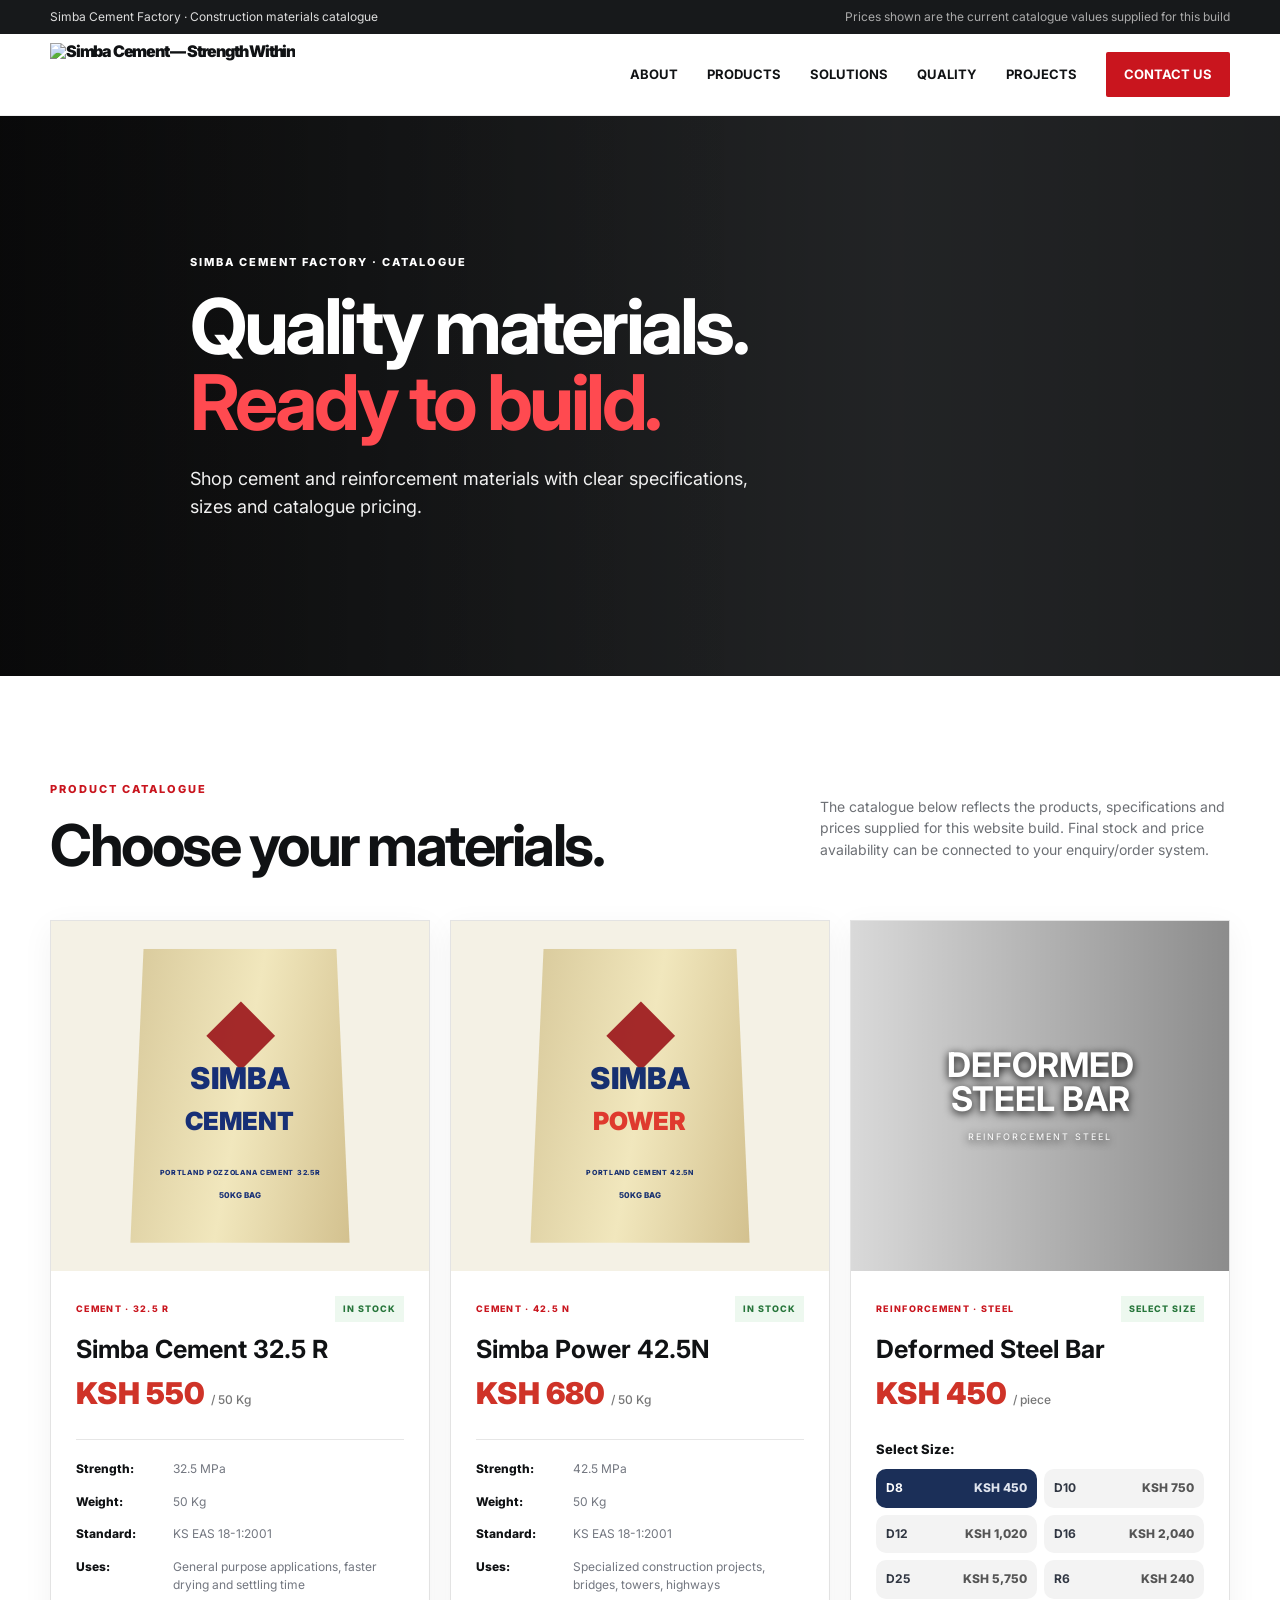
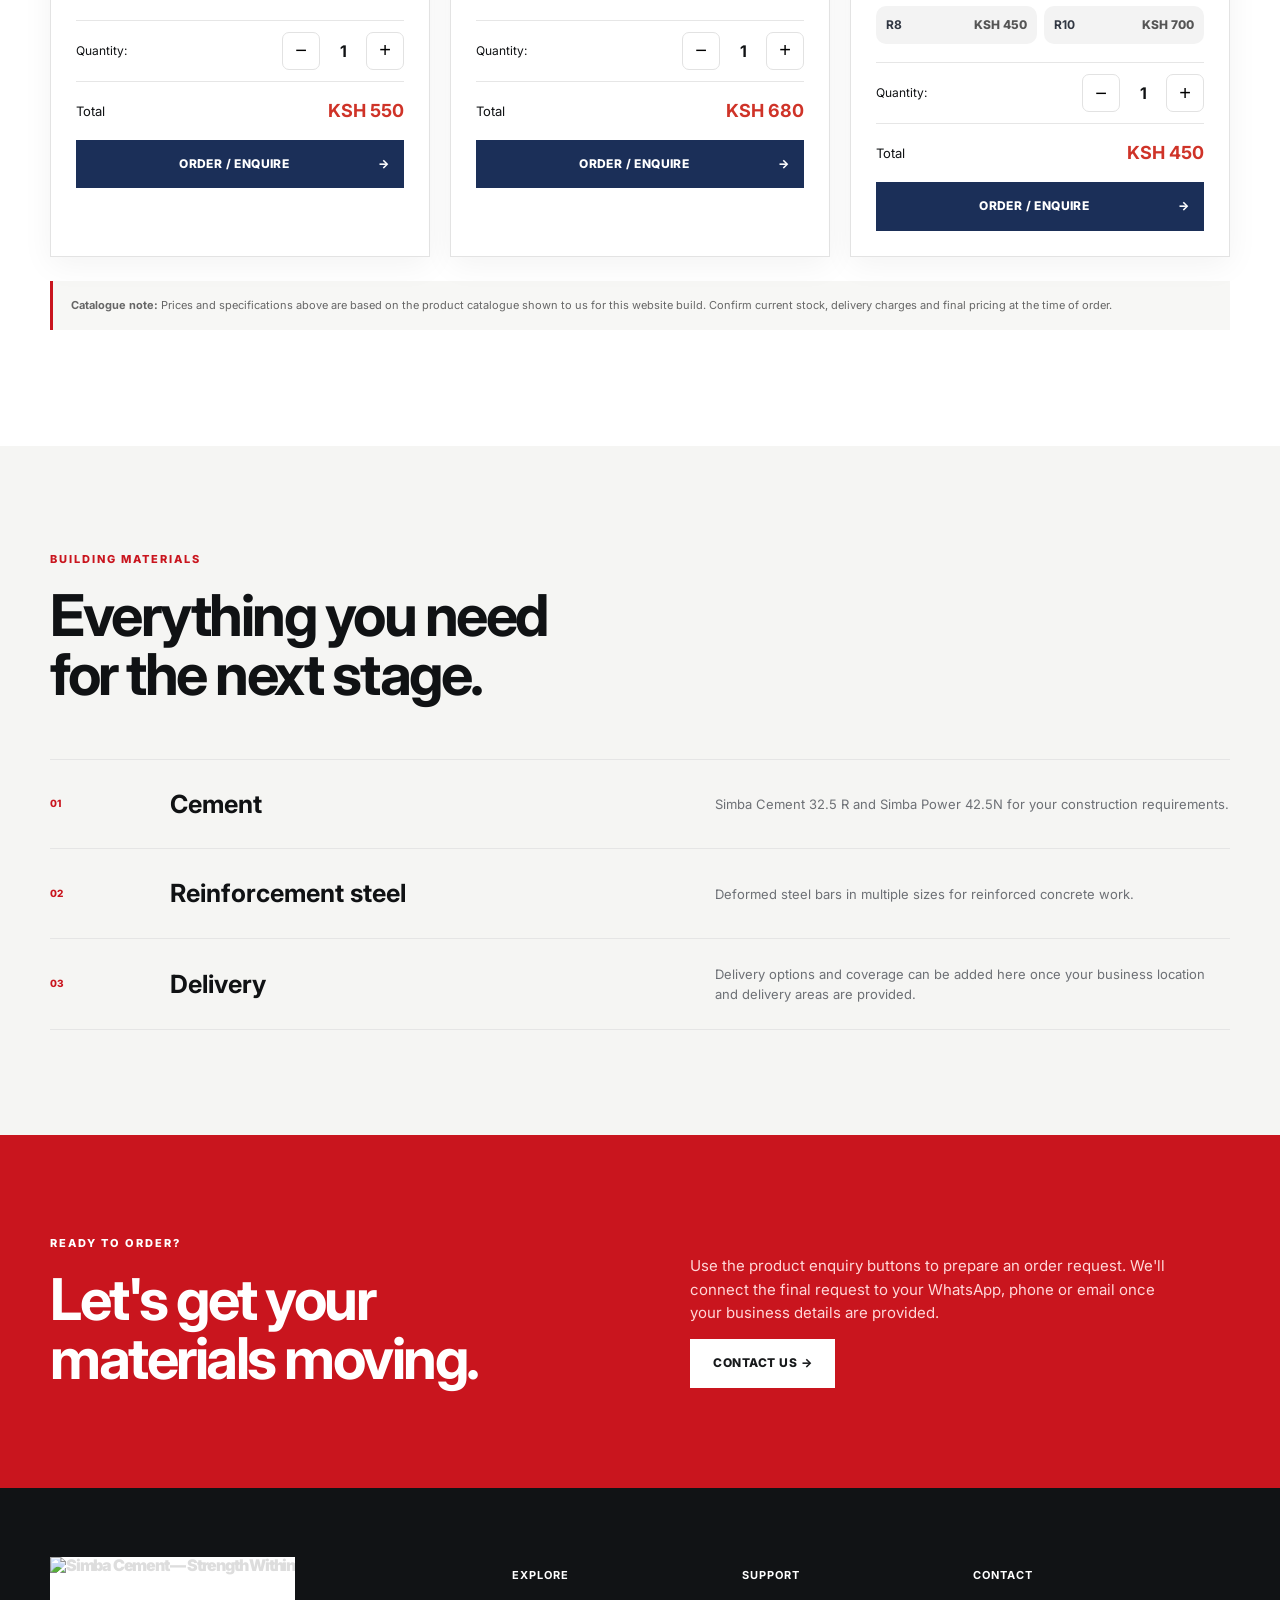
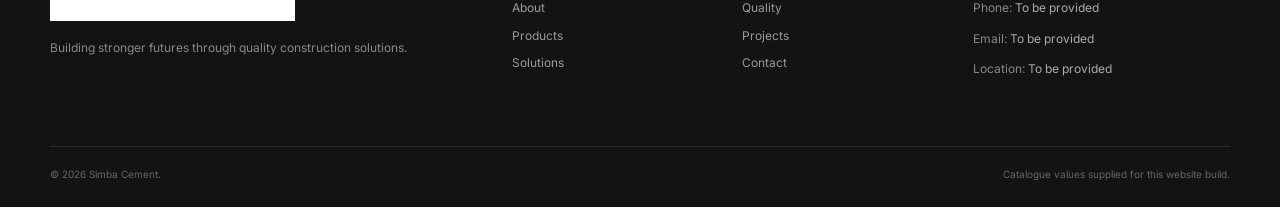
==== commit 67ccbf08: "Load catalogue-specific responsive styling" ====
--- a/products.html
+++ b/products.html
@@ -1,24 +1,20 @@
 <!doctype html>
-<html lang="en"><head><meta charset="utf-8"><meta name="viewport" content="width=device-width,initial-scale=1"><meta name="description" content="Shop Simba Cement 32.5 R, Simba Power 42.5 N and deformed steel bars. View prices, specifications and available sizes."><meta name="theme-color" content="#c9151e"><title>Products &amp; Prices | Simba Cement</title><link rel="preconnect" href="https://fonts.googleapis.com"><link rel="preconnect" href="https://fonts.gstatic.com" crossorigin><link href="https://fonts.googleapis.com/css2?family=Inter:wght@400;500;600;700;800;900&display=swap" rel="stylesheet"><link rel="stylesheet" href="styles.css"></head><body>
+<html lang="en"><head><meta charset="utf-8"><meta name="viewport" content="width=device-width,initial-scale=1"><meta name="description" content="Shop Simba Cement 32.5 R, Simba Power 42.5 N and deformed steel bars. View prices, specifications and available sizes."><meta name="theme-color" content="#c9151e"><title>Products &amp; Prices | Simba Cement</title><link rel="preconnect" href="https://fonts.googleapis.com"><link rel="preconnect" href="https://fonts.gstatic.com" crossorigin><link href="https://fonts.googleapis.com/css2?family=Inter:wght@400;500;600;700;800;900&display=swap" rel="stylesheet"><link rel="stylesheet" href="styles.css"><link rel="stylesheet" href="catalogue.css"></head><body>
 <div class="topbar"><div class="container topbar-inner"><span>Simba Cement Factory · Construction materials catalogue</span><span class="topbar-right">Prices shown are the current catalogue values supplied for this build</span></div></div>
 <header class="site-header"><div class="container nav-wrap"><a class="brand" href="index.html" aria-label="Simba Cement home"><span class="brand-mark"><span>SIMBA</span><b>CEMENT</b></span></a><button class="menu-toggle" aria-expanded="false" aria-controls="main-nav" aria-label="Open menu"><span></span><span></span><span></span></button><nav id="main-nav" class="main-nav"><a href="about.html">About</a><a href="products.html">Products</a><a href="index.html#solutions">Solutions</a><a href="index.html#quality">Quality</a><a href="index.html#projects">Projects</a><a href="index.html#contact" class="nav-cta">Contact us</a></nav></div></header>
-<main>
-<section class="page-hero product-catalogue-hero"><div class="page-hero-image products-hero-image"></div><div class="hero-overlay"></div><div class="container page-hero-content"><p class="eyebrow">SIMBA CEMENT FACTORY · CATALOGUE</p><h1>Quality materials.<br><em>Ready to build.</em></h1><p>Shop cement and reinforcement materials with clear specifications, sizes and catalogue pricing.</p></div></section>
+<main><section class="page-hero product-catalogue-hero"><div class="page-hero-image products-hero-image"></div><div class="hero-overlay"></div><div class="container page-hero-content"><p class="eyebrow">SIMBA CEMENT FACTORY · CATALOGUE</p><h1>Quality materials.<br><em>Ready to build.</em></h1><p>Shop cement and reinforcement materials with clear specifications, sizes and catalogue pricing.</p></div></section>
 <section class="section-pad products-page"><div class="container"><div class="section-heading"><div><p class="eyebrow dark">PRODUCT CATALOGUE</p><h2>Choose your materials.</h2></div><p class="page-lead">The catalogue below reflects the products, specifications and prices supplied for this website build. Final stock and price availability can be connected to your enquiry/order system.</p></div>
 <div class="catalogue-grid">
 <article class="catalogue-card"><div class="catalogue-image cement-image cement-325"><div class="bag-label"><strong>SIMBA</strong><b>CEMENT</b><small>PORTLAND POZZOLANA CEMENT 32.5R</small><i>50KG BAG</i></div></div><div class="catalogue-body"><div class="catalogue-top"><span class="product-tag">CEMENT · 32.5 R</span><span class="stock">IN STOCK</span></div><h3>Simba Cement 32.5 R</h3><div class="price">KSH 550 <small>/ 50 Kg</small></div><div class="specs"><div><strong>Strength:</strong><span>32.5 MPa</span></div><div><strong>Weight:</strong><span>50 Kg</span></div><div class="full"><strong>Standard:</strong><span>KS EAS 18-1:2001</span></div><div class="full"><strong>Uses:</strong><span>General purpose applications, faster drying and settling time</span></div></div><div class="quantity-row"><span>Quantity:</span><button type="button" onclick="changeQty(this,-1)">−</button><b>1</b><button type="button" onclick="changeQty(this,1)">+</button></div><div class="card-total"><span>Total</span><strong class="line-total">KSH 550</strong></div><button class="order-btn" type="button" onclick="orderProduct('Simba Cement 32.5 R',550,this)">Order / Enquire <span>→</span></button></div></article>
 <article class="catalogue-card"><div class="catalogue-image cement-image cement-425"><div class="bag-label power"><strong>SIMBA</strong><b>POWER</b><small>PORTLAND CEMENT 42.5N</small><i>50KG BAG</i></div></div><div class="catalogue-body"><div class="catalogue-top"><span class="product-tag">CEMENT · 42.5 N</span><span class="stock">IN STOCK</span></div><h3>Simba Power 42.5N</h3><div class="price">KSH 680 <small>/ 50 Kg</small></div><div class="specs"><div><strong>Strength:</strong><span>42.5 MPa</span></div><div><strong>Weight:</strong><span>50 Kg</span></div><div class="full"><strong>Standard:</strong><span>KS EAS 18-1:2001</span></div><div class="full"><strong>Uses:</strong><span>Specialized construction projects, bridges, towers, highways</span></div></div><div class="quantity-row"><span>Quantity:</span><button type="button" onclick="changeQty(this,-1)">−</button><b>1</b><button type="button" onclick="changeQty(this,1)">+</button></div><div class="card-total"><span>Total</span><strong class="line-total">KSH 680</strong></div><button class="order-btn" type="button" onclick="orderProduct('Simba Power 42.5N',680,this)">Order / Enquire <span>→</span></button></div></article>
 <article class="catalogue-card"><div class="catalogue-image steel-image"><div class="steel-overlay"><strong>DEFORMED</strong><b>STEEL BAR</b><small>REINFORCEMENT STEEL</small></div></div><div class="catalogue-body"><div class="catalogue-top"><span class="product-tag">REINFORCEMENT · STEEL</span><span class="stock">SELECT SIZE</span></div><h3>Deformed Steel Bar</h3><div class="price steel-price" id="steel-price">KSH 450 <small>/ piece</small></div><div class="size-title">Select Size:</div><div class="size-grid"><button class="size-option active" data-size="D8" data-price="450" onclick="selectSteel(this)"><b>D8</b><span>KSH 450</span></button><button class="size-option" data-size="D10" data-price="750" onclick="selectSteel(this)"><b>D10</b><span>KSH 750</span></button><button class="size-option" data-size="D12" data-price="1020" onclick="selectSteel(this)"><b>D12</b><span>KSH 1,020</span></button><button class="size-option" data-size="D16" data-price="2040" onclick="selectSteel(this)"><b>D16</b><span>KSH 2,040</span></button><button class="size-option" data-size="D25" data-price="5750" onclick="selectSteel(this)"><b>D25</b><span>KSH 5,750</span></button><button class="size-option" data-size="R6" data-price="240" onclick="selectSteel(this)"><b>R6</b><span>KSH 240</span></button><button class="size-option" data-size="R8" data-price="450" onclick="selectSteel(this)"><b>R8</b><span>KSH 450</span></button><button class="size-option" data-size="R10" data-price="700" onclick="selectSteel(this)"><b>R10</b><span>KSH 700</span></button></div><div class="quantity-row"><span>Quantity:</span><button type="button" onclick="changeQty(this,-1)">−</button><b>1</b><button type="button" onclick="changeQty(this,1)">+</button></div><div class="card-total"><span>Total</span><strong class="line-total steel-total">KSH 450</strong></div><button class="order-btn" type="button" onclick="orderSteel(this)">Order / Enquire <span>→</span></button></div></article>
-</div>
-<p class="catalogue-note"><strong>Catalogue note:</strong> Prices and specifications above are based on the product catalogue shown to us for this website build. Confirm current stock, delivery charges and final pricing at the time of order.</p>
-</div></section>
+</div><p class="catalogue-note"><strong>Catalogue note:</strong> Prices and specifications above are based on the product catalogue shown to us for this website build. Confirm current stock, delivery charges and final pricing at the time of order.</p></div></section>
 <section class="applications section-pad"><div class="container"><p class="eyebrow dark">BUILDING MATERIALS</p><h2>Everything you need<br>for the next stage.</h2><div class="application-list"><div><span>01</span><h3>Cement</h3><p>Simba Cement 32.5 R and Simba Power 42.5N for your construction requirements.</p></div><div><span>02</span><h3>Reinforcement steel</h3><p>Deformed steel bars in multiple sizes for reinforced concrete work.</p></div><div><span>03</span><h3>Delivery</h3><p>Delivery options and coverage can be added here once your business location and delivery areas are provided.</p></div></div></div></section>
-<section class="red-band"><div class="container red-band-grid"><div><p class="eyebrow">READY TO ORDER?</p><h2>Let's get your<br>materials moving.</h2></div><div><p>Use the product enquiry buttons to prepare an order request. We'll connect the final request to your WhatsApp, phone or email once your business details are provided.</p><a class="btn btn-light" href="index.html#contact">Contact us →</a></div></div></section>
-</main>
+<section class="red-band"><div class="container red-band-grid"><div><p class="eyebrow">READY TO ORDER?</p><h2>Let's get your<br>materials moving.</h2></div><div><p>Use the product enquiry buttons to prepare an order request. We'll connect the final request to your WhatsApp, phone or email once your business details are provided.</p><a class="btn btn-light" href="index.html#contact">Contact us →</a></div></div></section></main>
 <footer class="footer"><div class="container footer-grid"><div><a class="brand footer-brand" href="index.html"><span class="brand-mark"><span>SIMBA</span><b>CEMENT</b></span></a><p>Building stronger futures through quality construction solutions.</p></div><div><h4>Explore</h4><a href="about.html">About</a><a href="products.html">Products</a><a href="index.html#solutions">Solutions</a></div><div><h4>Support</h4><a href="index.html#quality">Quality</a><a href="index.html#projects">Projects</a><a href="index.html#contact">Contact</a></div><div><h4>Contact</h4><p>Phone: <span class="placeholder">To be provided</span></p><p>Email: <span class="placeholder">To be provided</span></p><p>Location: <span class="placeholder">To be provided</span></p></div></div><div class="container footer-bottom"><span>© <span id="year"></span> Simba Cement.</span><span>Catalogue values supplied for this website build.</span></div></footer>
 <script src="script.js"></script><script>
 function money(n){return 'KSH '+n.toLocaleString('en-KE')}
-function changeQty(btn,delta){const row=btn.parentElement;const value=row.querySelector('b');let qty=Math.max(1,parseInt(value.textContent)+delta);value.textContent=qty;const card=btn.closest('.catalogue-card');const price=card.classList.contains('steel-card')?Number(card.dataset.price||450):(card.querySelector('.price')?.textContent.match(/[\d,]+/)?.[0]||'0').replace(/,/g,'');if(price)card.querySelector('.line-total').textContent=money(Number(price)*qty)}
+function changeQty(btn,delta){const row=btn.parentElement;const value=row.querySelector('b');let qty=Math.max(1,parseInt(value.textContent)+delta);value.textContent=qty;const card=btn.closest('.catalogue-card');const price=Number(card.dataset.price||((card.querySelector('.price')?.textContent.match(/[\d,]+/)||['0'])[0]).replace(/,/g,''));card.querySelector('.line-total').textContent=money(price*qty)}
 function selectSteel(btn){document.querySelectorAll('.size-option').forEach(x=>x.classList.remove('active'));btn.classList.add('active');const price=Number(btn.dataset.price);document.getElementById('steel-price').innerHTML=money(price)+' <small>/ piece</small>';document.querySelector('.steel-total').textContent=money(price);btn.closest('.catalogue-card').dataset.price=price}
 function orderProduct(name,price,btn){const card=btn.closest('.catalogue-card');const qty=Number(card.querySelector('.quantity-row b').textContent);const note=document.createElement('p');note.className='order-feedback';note.textContent=name+' · '+qty+' × '+money(price)+' — enquiry ready. Add your contact details to complete the order.';const old=card.querySelector('.order-feedback');if(old)old.remove();btn.after(note)}
 function orderSteel(btn){const card=btn.closest('.catalogue-card');const size=card.querySelector('.size-option.active').dataset.size;const price=Number(card.dataset.price||450);const qty=Number(card.querySelector('.quantity-row b').textContent);const note=document.createElement('p');note.className='order-feedback';note.textContent='Deformed Steel Bar '+size+' · '+qty+' × '+money(price)+' — enquiry ready. Add your contact details to complete the order.';const old=card.querySelector('.order-feedback');if(old)old.remove();btn.after(note)}
--- a/catalogue.css
+++ b/catalogue.css
@@ -0,0 +1 @@
+.catalogue-grid{display:grid;grid-template-columns:repeat(3,minmax(0,1fr));gap:20px}.catalogue-card{background:#fff;border:1px solid #e3e3e3;box-shadow:0 8px 30px rgba(0,0,0,.05);overflow:hidden}.catalogue-image{height:350px;position:relative;display:flex;align-items:center;justify-content:center;overflow:hidden}.cement-image{background:#f4f1e5}.cement-image:before{content:'';width:58%;height:84%;position:absolute;top:8%;background:linear-gradient(100deg,#d8c99b,#f1e7bd 50%,#d3c18f);box-shadow:8px 12px 24px rgba(0,0,0,.18);clip-path:polygon(6% 0,94% 0,100% 100%,0 100%)}.cement-image:after{content:'◆';position:absolute;top:17%;font-size:72px;color:#9c151a;opacity:.9}.bag-label{position:relative;z-index:1;margin-top:65px;width:62%;text-align:center;color:#172f76}.bag-label strong,.bag-label b{display:block;font-weight:900}.bag-label strong{font-size:30px}.bag-label b{font-size:25px}.bag-label small{display:block;font-size:7px;font-weight:800;letter-spacing:.7px;margin-top:28px}.bag-label i{display:block;font-style:normal;font-size:8px;font-weight:800;margin-top:10px}.bag-label.power{color:#173070}.bag-label.power b{color:#df3a2e}.steel-image{background:url('https://images.unsplash.com/photo-1533237264984-3f7f9d5d6d84?auto=format&fit=crop&w=1200&q=85') center/cover}.steel-image:after{content:'';position:absolute;inset:0;background:linear-gradient(90deg,rgba(0,0,0,.15),rgba(0,0,0,.45))}.steel-overlay{position:relative;z-index:1;color:#fff;text-align:center;text-shadow:0 2px 8px #000}.steel-overlay strong,.steel-overlay b{display:block;font-size:34px;line-height:1}.steel-overlay small{display:block;font-size:9px;letter-spacing:2px;margin-top:14px}.catalogue-body{padding:25px}.catalogue-top{display:flex;justify-content:space-between;align-items:center;gap:10px}.stock{font-size:9px;font-weight:800;letter-spacing:1px;padding:6px 8px;background:#edf8ef;color:#27763b}.catalogue-body h3{font-size:25px;margin:13px 0 7px;line-height:1.15}.price{font-size:30px;font-weight:900;color:#cf3328;margin-bottom:22px}.price small{font-size:12px;color:#777;font-weight:500}.specs{border-top:1px solid #e6e6e6;padding-top:13px}.specs>div{display:grid;grid-template-columns:90px 1fr;gap:7px;font-size:12px;padding:7px 0}.specs .full{grid-template-columns:90px 1fr}.specs strong{font-weight:800}.specs span{color:#737780}.quantity-row{margin-top:18px;padding:11px 0;border-top:1px solid #e6e6e6;border-bottom:1px solid #e6e6e6;display:flex;align-items:center;gap:17px}.quantity-row span{margin-right:auto;font-size:12px}.quantity-row button{width:38px;height:38px;border:1px solid #e2e2e2;background:#fff;border-radius:7px;font-size:20px;cursor:pointer}.quantity-row b{min-width:12px;text-align:center}.card-total{display:flex;justify-content:space-between;align-items:center;padding:15px 0;font-size:13px}.card-total strong{font-size:18px;color:#cf3328}.order-btn{width:100%;border:0;background:#1b2f58;color:#fff;padding:15px;font:inherit;font-size:12px;font-weight:800;text-transform:uppercase;letter-spacing:.4px;cursor:pointer}.order-btn:hover{background:#c9151e}.order-btn span{float:right}.order-feedback{margin:10px 0 0!important;padding:10px;background:#f1f7f1;color:#276c36!important;font-size:11px!important;min-height:0!important}.size-title{font-size:13px;font-weight:800;margin:8px 0 10px}.size-grid{display:grid;grid-template-columns:1fr 1fr;gap:7px}.size-option{display:flex;justify-content:space-between;gap:7px;border:0;background:#f3f3f3;border-radius:10px;padding:10px;font:inherit;font-size:12px;color:#303642;cursor:pointer}.size-option span{font-weight:800;color:#555}.size-option.active{background:#1b2f58;color:#fff}.size-option.active span{color:#dfe4ee}.catalogue-note{margin-top:24px;padding:16px 18px;background:#f7f7f5;border-left:3px solid #c9151e;color:#666;font-size:11px}.product-catalogue-hero .page-hero-content{padding-top:130px;padding-bottom:130px}@media(max-width:1000px){.catalogue-grid{grid-template-columns:1fr 1fr}}@media(max-width:700px){.catalogue-grid{grid-template-columns:1fr}.catalogue-image{height:300px}.catalogue-body{padding:20px}.catalogue-body h3{font-size:22px}.price{font-size:27px}.specs>div{grid-template-columns:82px 1fr}.product-catalogue-hero .page-hero-content{padding-top:90px;padding-bottom:90px}}
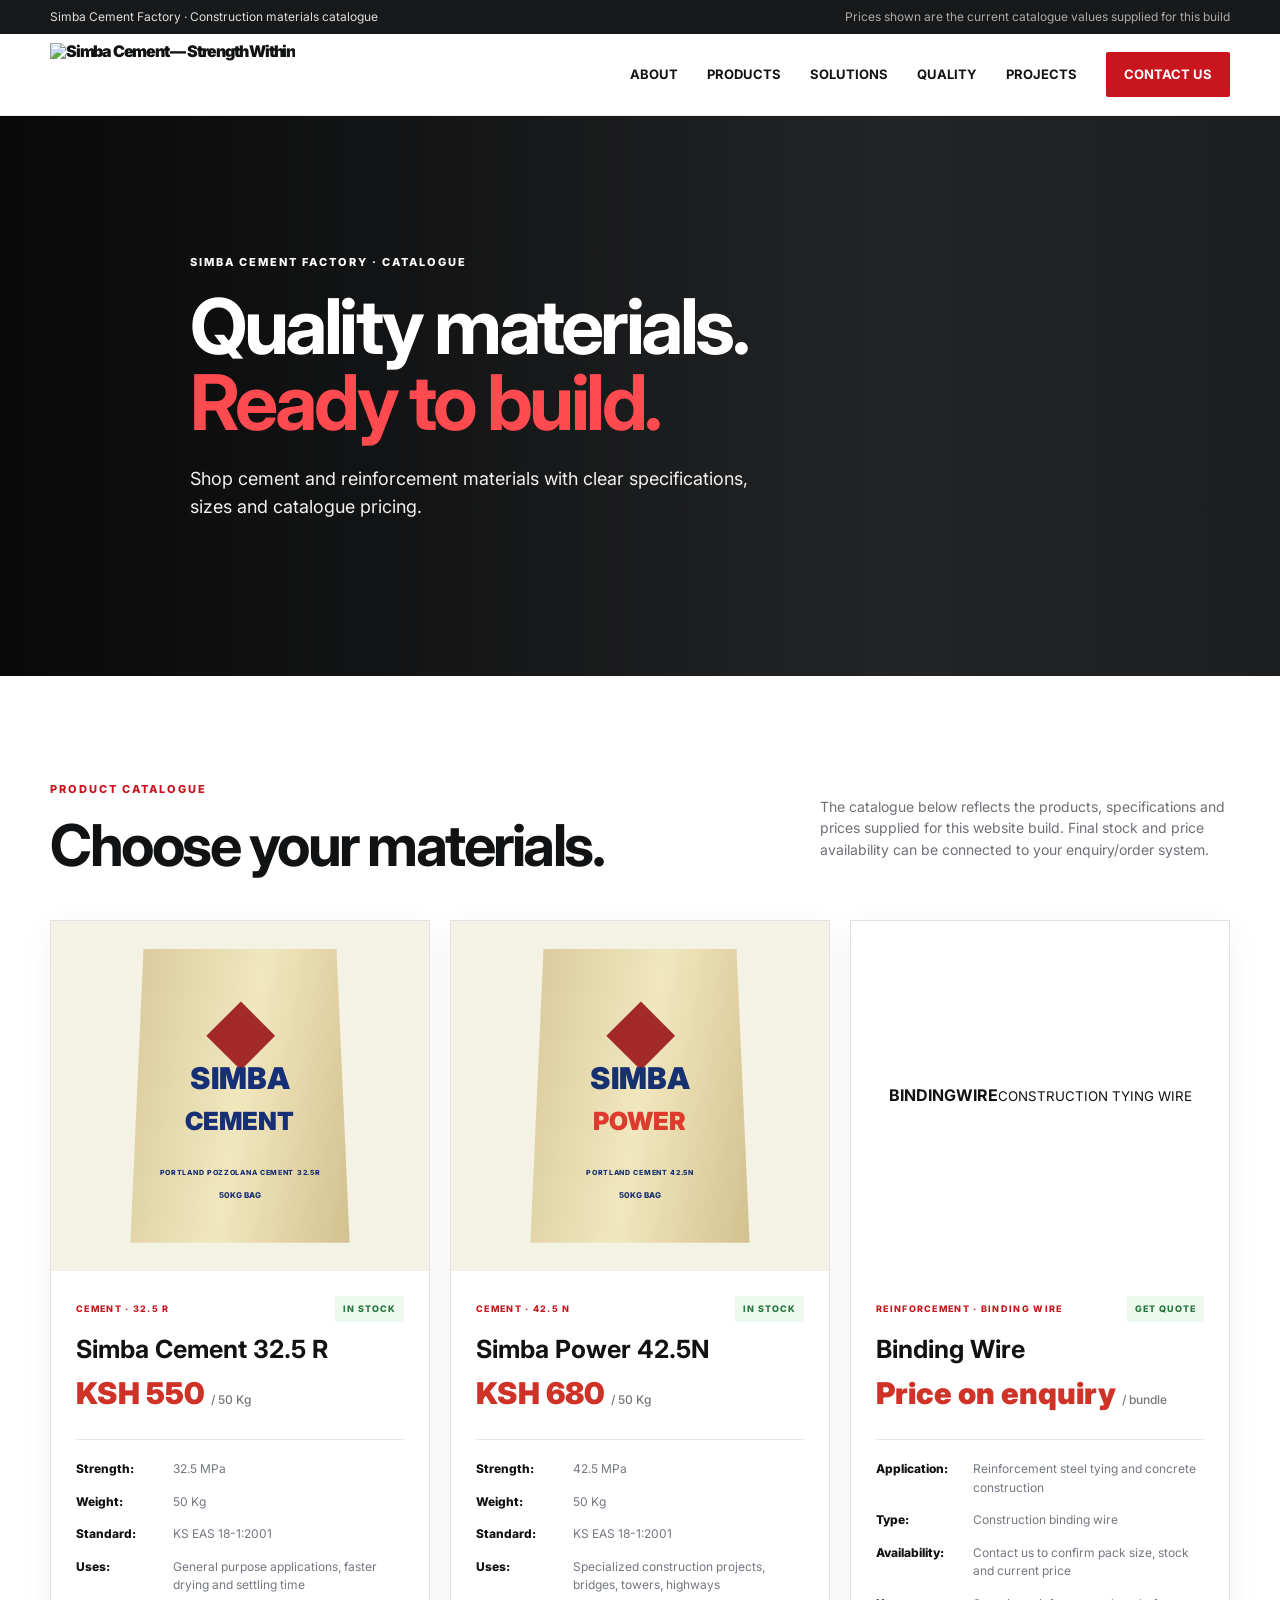
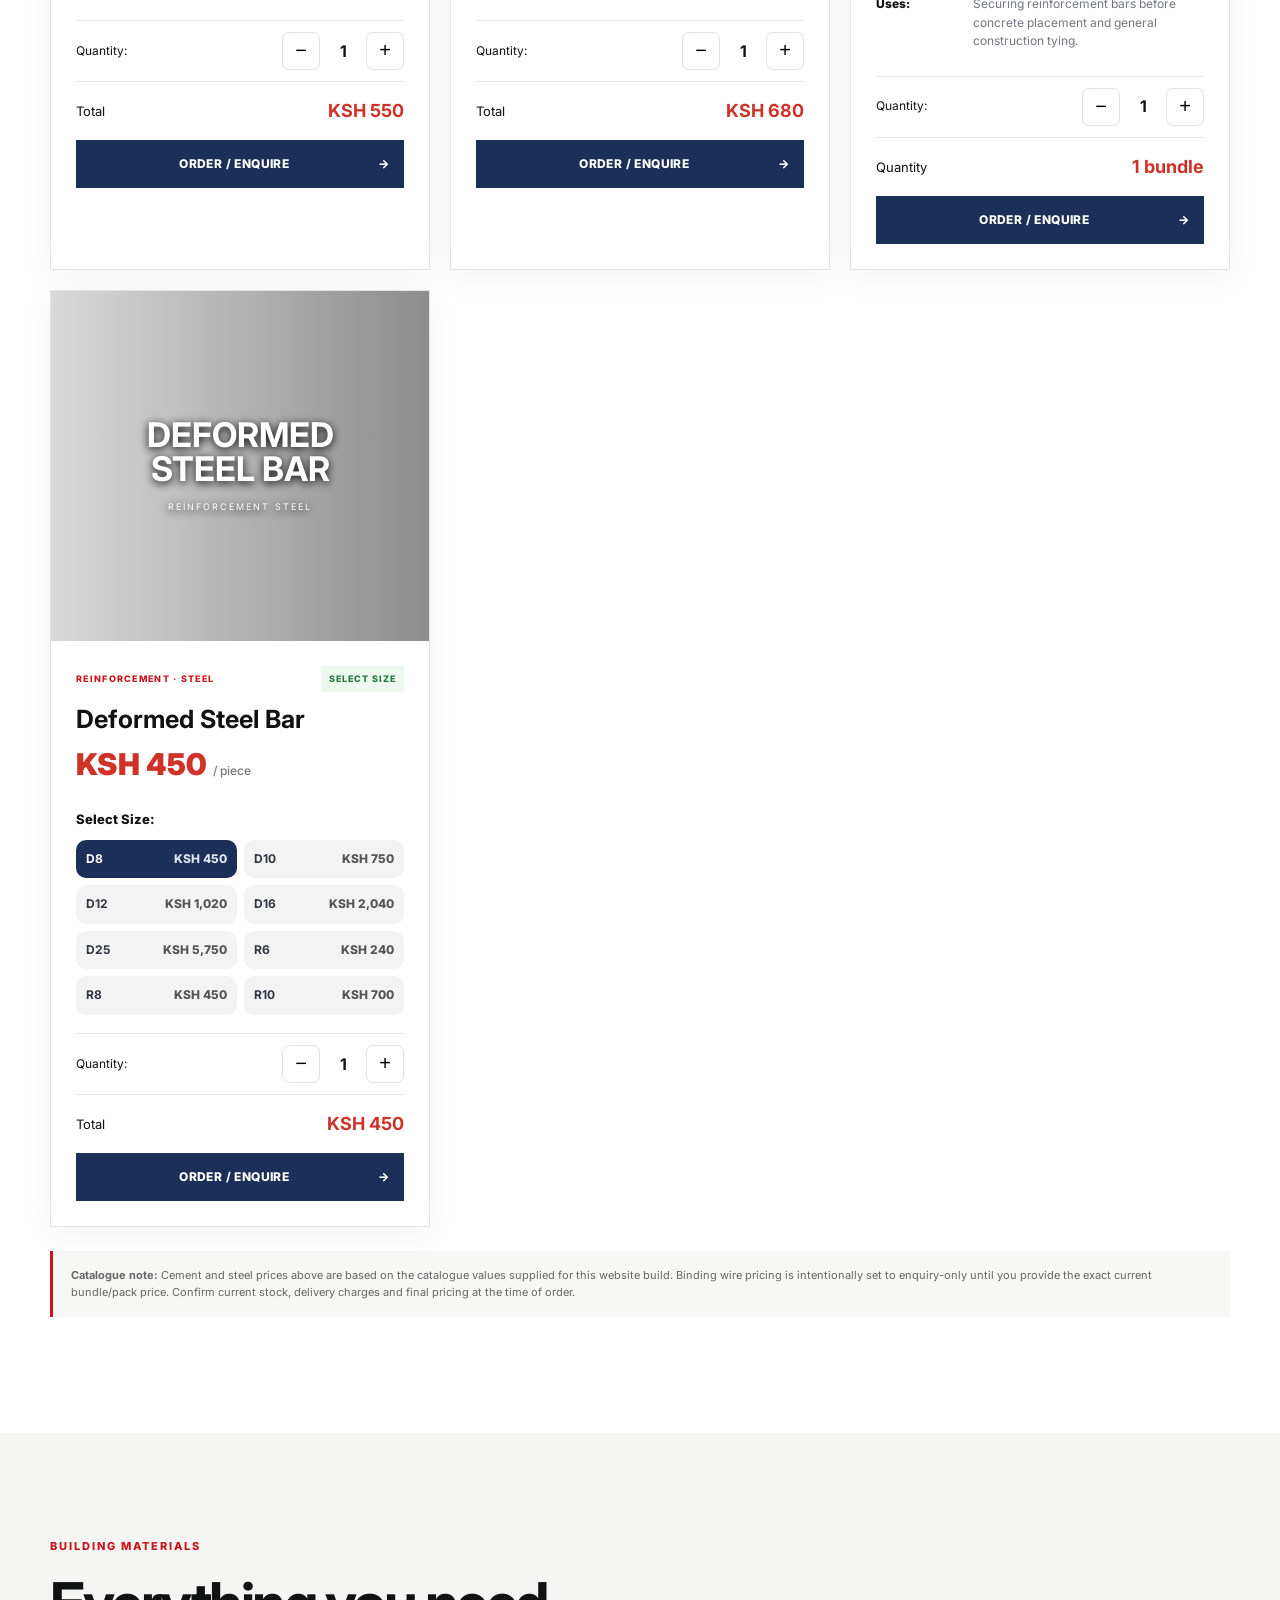
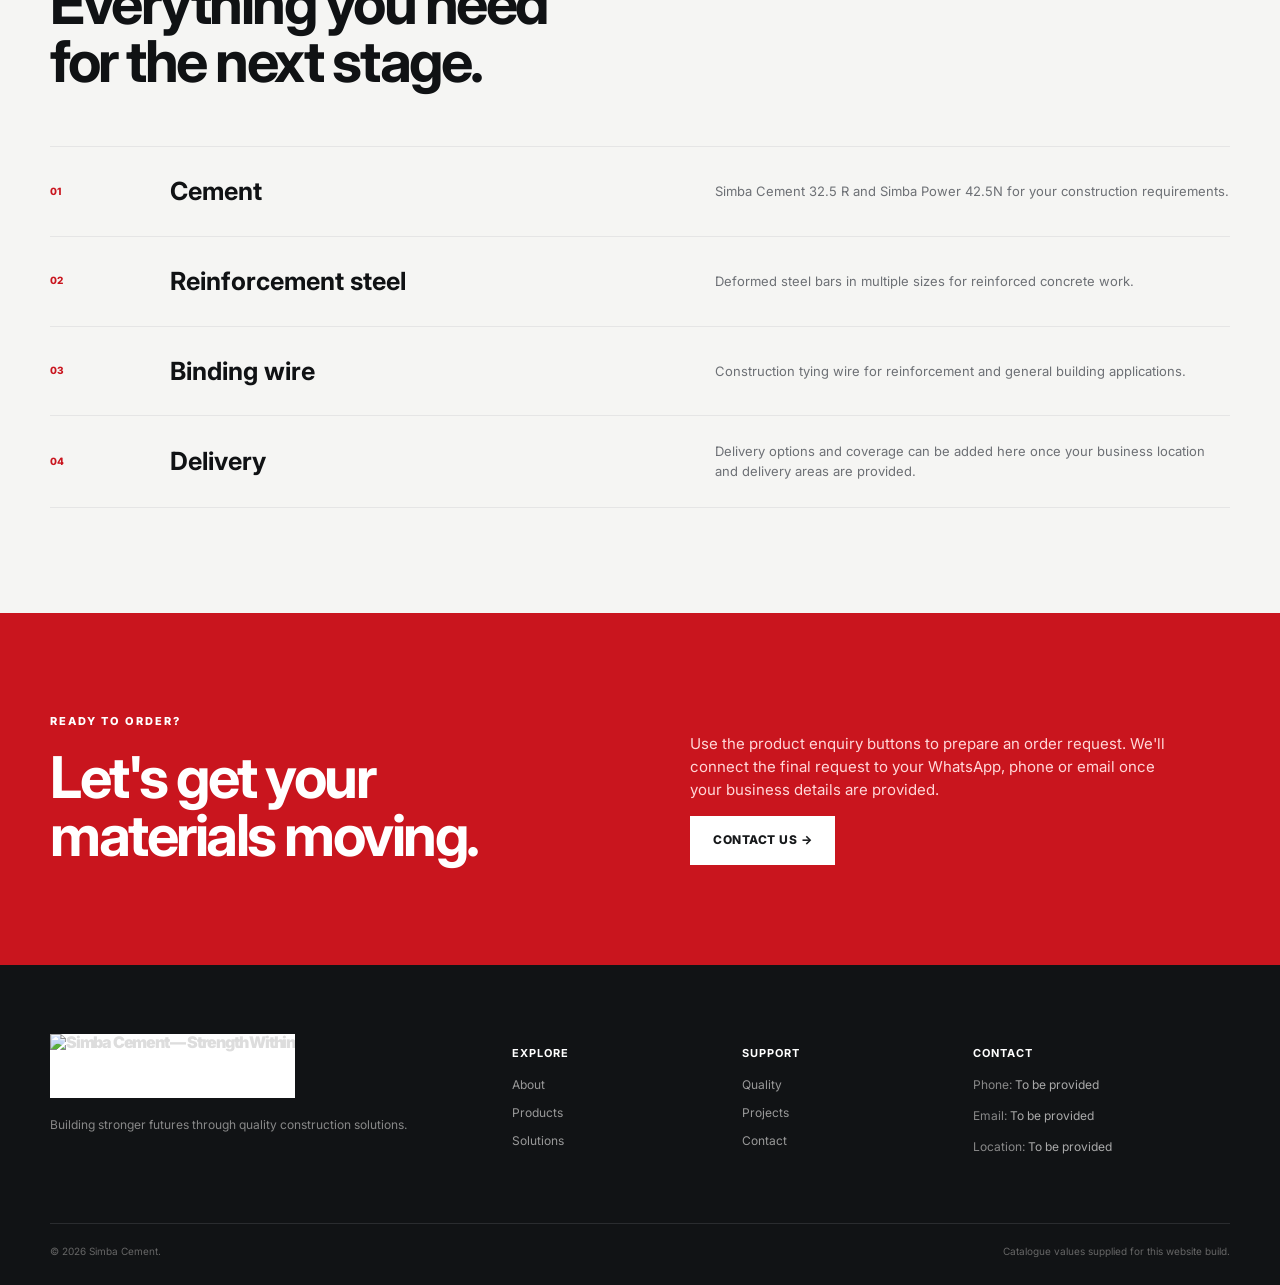
==== commit 8a1688a1: "Add binding wire to construction materials catalogue" ====
--- a/products.html
+++ b/products.html
@@ -1,5 +1,5 @@
 <!doctype html>
-<html lang="en"><head><meta charset="utf-8"><meta name="viewport" content="width=device-width,initial-scale=1"><meta name="description" content="Shop Simba Cement 32.5 R, Simba Power 42.5 N and deformed steel bars. View prices, specifications and available sizes."><meta name="theme-color" content="#c9151e"><title>Products &amp; Prices | Simba Cement</title><link rel="preconnect" href="https://fonts.googleapis.com"><link rel="preconnect" href="https://fonts.gstatic.com" crossorigin><link href="https://fonts.googleapis.com/css2?family=Inter:wght@400;500;600;700;800;900&display=swap" rel="stylesheet"><link rel="stylesheet" href="styles.css"><link rel="stylesheet" href="catalogue.css"></head><body>
+<html lang="en"><head><meta charset="utf-8"><meta name="viewport" content="width=device-width,initial-scale=1"><meta name="description" content="Shop Simba Cement 32.5 R, Simba Power 42.5 N, binding wire and deformed steel bars. View prices, specifications and available sizes."><meta name="theme-color" content="#c9151e"><title>Products &amp; Prices | Simba Cement</title><link rel="preconnect" href="https://fonts.googleapis.com"><link rel="preconnect" href="https://fonts.gstatic.com" crossorigin><link href="https://fonts.googleapis.com/css2?family=Inter:wght@400;500;600;700;800;900&display=swap" rel="stylesheet"><link rel="stylesheet" href="styles.css"><link rel="stylesheet" href="catalogue.css"></head><body>
 <div class="topbar"><div class="container topbar-inner"><span>Simba Cement Factory · Construction materials catalogue</span><span class="topbar-right">Prices shown are the current catalogue values supplied for this build</span></div></div>
 <header class="site-header"><div class="container nav-wrap"><a class="brand" href="index.html" aria-label="Simba Cement home"><span class="brand-mark"><span>SIMBA</span><b>CEMENT</b></span></a><button class="menu-toggle" aria-expanded="false" aria-controls="main-nav" aria-label="Open menu"><span></span><span></span><span></span></button><nav id="main-nav" class="main-nav"><a href="about.html">About</a><a href="products.html">Products</a><a href="index.html#solutions">Solutions</a><a href="index.html#quality">Quality</a><a href="index.html#projects">Projects</a><a href="index.html#contact" class="nav-cta">Contact us</a></nav></div></header>
 <main><section class="page-hero product-catalogue-hero"><div class="page-hero-image products-hero-image"></div><div class="hero-overlay"></div><div class="container page-hero-content"><p class="eyebrow">SIMBA CEMENT FACTORY · CATALOGUE</p><h1>Quality materials.<br><em>Ready to build.</em></h1><p>Shop cement and reinforcement materials with clear specifications, sizes and catalogue pricing.</p></div></section>
@@ -7,15 +7,18 @@
 <div class="catalogue-grid">
 <article class="catalogue-card"><div class="catalogue-image cement-image cement-325"><div class="bag-label"><strong>SIMBA</strong><b>CEMENT</b><small>PORTLAND POZZOLANA CEMENT 32.5R</small><i>50KG BAG</i></div></div><div class="catalogue-body"><div class="catalogue-top"><span class="product-tag">CEMENT · 32.5 R</span><span class="stock">IN STOCK</span></div><h3>Simba Cement 32.5 R</h3><div class="price">KSH 550 <small>/ 50 Kg</small></div><div class="specs"><div><strong>Strength:</strong><span>32.5 MPa</span></div><div><strong>Weight:</strong><span>50 Kg</span></div><div class="full"><strong>Standard:</strong><span>KS EAS 18-1:2001</span></div><div class="full"><strong>Uses:</strong><span>General purpose applications, faster drying and settling time</span></div></div><div class="quantity-row"><span>Quantity:</span><button type="button" onclick="changeQty(this,-1)">−</button><b>1</b><button type="button" onclick="changeQty(this,1)">+</button></div><div class="card-total"><span>Total</span><strong class="line-total">KSH 550</strong></div><button class="order-btn" type="button" onclick="orderProduct('Simba Cement 32.5 R',550,this)">Order / Enquire <span>→</span></button></div></article>
 <article class="catalogue-card"><div class="catalogue-image cement-image cement-425"><div class="bag-label power"><strong>SIMBA</strong><b>POWER</b><small>PORTLAND CEMENT 42.5N</small><i>50KG BAG</i></div></div><div class="catalogue-body"><div class="catalogue-top"><span class="product-tag">CEMENT · 42.5 N</span><span class="stock">IN STOCK</span></div><h3>Simba Power 42.5N</h3><div class="price">KSH 680 <small>/ 50 Kg</small></div><div class="specs"><div><strong>Strength:</strong><span>42.5 MPa</span></div><div><strong>Weight:</strong><span>50 Kg</span></div><div class="full"><strong>Standard:</strong><span>KS EAS 18-1:2001</span></div><div class="full"><strong>Uses:</strong><span>Specialized construction projects, bridges, towers, highways</span></div></div><div class="quantity-row"><span>Quantity:</span><button type="button" onclick="changeQty(this,-1)">−</button><b>1</b><button type="button" onclick="changeQty(this,1)">+</button></div><div class="card-total"><span>Total</span><strong class="line-total">KSH 680</strong></div><button class="order-btn" type="button" onclick="orderProduct('Simba Power 42.5N',680,this)">Order / Enquire <span>→</span></button></div></article>
+<article class="catalogue-card"><div class="catalogue-image binding-image"><div class="binding-overlay"><strong>BINDING</strong><b>WIRE</b><small>CONSTRUCTION TYING WIRE</small></div></div><div class="catalogue-body"><div class="catalogue-top"><span class="product-tag">REINFORCEMENT · BINDING WIRE</span><span class="stock">GET QUOTE</span></div><h3>Binding Wire</h3><div class="price">Price on enquiry <small>/ bundle</small></div><div class="specs"><div><strong>Application:</strong><span>Reinforcement steel tying and concrete construction</span></div><div><strong>Type:</strong><span>Construction binding wire</span></div><div class="full"><strong>Availability:</strong><span>Contact us to confirm pack size, stock and current price</span></div><div class="full"><strong>Uses:</strong><span>Securing reinforcement bars before concrete placement and general construction tying.</span></div></div><div class="quantity-row"><span>Quantity:</span><button type="button" onclick="changeQuoteQty(this,-1)">−</button><b>1</b><button type="button" onclick="changeQuoteQty(this,1)">+</button></div><div class="card-total"><span>Quantity</span><strong class="line-total">1 bundle</strong></div><button class="order-btn" type="button" onclick="orderBinding(this)">Order / Enquire <span>→</span></button></div></article>
 <article class="catalogue-card"><div class="catalogue-image steel-image"><div class="steel-overlay"><strong>DEFORMED</strong><b>STEEL BAR</b><small>REINFORCEMENT STEEL</small></div></div><div class="catalogue-body"><div class="catalogue-top"><span class="product-tag">REINFORCEMENT · STEEL</span><span class="stock">SELECT SIZE</span></div><h3>Deformed Steel Bar</h3><div class="price steel-price" id="steel-price">KSH 450 <small>/ piece</small></div><div class="size-title">Select Size:</div><div class="size-grid"><button class="size-option active" data-size="D8" data-price="450" onclick="selectSteel(this)"><b>D8</b><span>KSH 450</span></button><button class="size-option" data-size="D10" data-price="750" onclick="selectSteel(this)"><b>D10</b><span>KSH 750</span></button><button class="size-option" data-size="D12" data-price="1020" onclick="selectSteel(this)"><b>D12</b><span>KSH 1,020</span></button><button class="size-option" data-size="D16" data-price="2040" onclick="selectSteel(this)"><b>D16</b><span>KSH 2,040</span></button><button class="size-option" data-size="D25" data-price="5750" onclick="selectSteel(this)"><b>D25</b><span>KSH 5,750</span></button><button class="size-option" data-size="R6" data-price="240" onclick="selectSteel(this)"><b>R6</b><span>KSH 240</span></button><button class="size-option" data-size="R8" data-price="450" onclick="selectSteel(this)"><b>R8</b><span>KSH 450</span></button><button class="size-option" data-size="R10" data-price="700" onclick="selectSteel(this)"><b>R10</b><span>KSH 700</span></button></div><div class="quantity-row"><span>Quantity:</span><button type="button" onclick="changeQty(this,-1)">−</button><b>1</b><button type="button" onclick="changeQty(this,1)">+</button></div><div class="card-total"><span>Total</span><strong class="line-total steel-total">KSH 450</strong></div><button class="order-btn" type="button" onclick="orderSteel(this)">Order / Enquire <span>→</span></button></div></article>
-</div><p class="catalogue-note"><strong>Catalogue note:</strong> Prices and specifications above are based on the product catalogue shown to us for this website build. Confirm current stock, delivery charges and final pricing at the time of order.</p></div></section>
-<section class="applications section-pad"><div class="container"><p class="eyebrow dark">BUILDING MATERIALS</p><h2>Everything you need<br>for the next stage.</h2><div class="application-list"><div><span>01</span><h3>Cement</h3><p>Simba Cement 32.5 R and Simba Power 42.5N for your construction requirements.</p></div><div><span>02</span><h3>Reinforcement steel</h3><p>Deformed steel bars in multiple sizes for reinforced concrete work.</p></div><div><span>03</span><h3>Delivery</h3><p>Delivery options and coverage can be added here once your business location and delivery areas are provided.</p></div></div></div></section>
+</div><p class="catalogue-note"><strong>Catalogue note:</strong> Cement and steel prices above are based on the catalogue values supplied for this website build. Binding wire pricing is intentionally set to enquiry-only until you provide the exact current bundle/pack price. Confirm current stock, delivery charges and final pricing at the time of order.</p></div></section>
+<section class="applications section-pad"><div class="container"><p class="eyebrow dark">BUILDING MATERIALS</p><h2>Everything you need<br>for the next stage.</h2><div class="application-list"><div><span>01</span><h3>Cement</h3><p>Simba Cement 32.5 R and Simba Power 42.5N for your construction requirements.</p></div><div><span>02</span><h3>Reinforcement steel</h3><p>Deformed steel bars in multiple sizes for reinforced concrete work.</p></div><div><span>03</span><h3>Binding wire</h3><p>Construction tying wire for reinforcement and general building applications.</p></div><div><span>04</span><h3>Delivery</h3><p>Delivery options and coverage can be added here once your business location and delivery areas are provided.</p></div></div></div></section>
 <section class="red-band"><div class="container red-band-grid"><div><p class="eyebrow">READY TO ORDER?</p><h2>Let's get your<br>materials moving.</h2></div><div><p>Use the product enquiry buttons to prepare an order request. We'll connect the final request to your WhatsApp, phone or email once your business details are provided.</p><a class="btn btn-light" href="index.html#contact">Contact us →</a></div></div></section></main>
 <footer class="footer"><div class="container footer-grid"><div><a class="brand footer-brand" href="index.html"><span class="brand-mark"><span>SIMBA</span><b>CEMENT</b></span></a><p>Building stronger futures through quality construction solutions.</p></div><div><h4>Explore</h4><a href="about.html">About</a><a href="products.html">Products</a><a href="index.html#solutions">Solutions</a></div><div><h4>Support</h4><a href="index.html#quality">Quality</a><a href="index.html#projects">Projects</a><a href="index.html#contact">Contact</a></div><div><h4>Contact</h4><p>Phone: <span class="placeholder">To be provided</span></p><p>Email: <span class="placeholder">To be provided</span></p><p>Location: <span class="placeholder">To be provided</span></p></div></div><div class="container footer-bottom"><span>© <span id="year"></span> Simba Cement.</span><span>Catalogue values supplied for this website build.</span></div></footer>
 <script src="script.js"></script><script>
 function money(n){return 'KSH '+n.toLocaleString('en-KE')}
 function changeQty(btn,delta){const row=btn.parentElement;const value=row.querySelector('b');let qty=Math.max(1,parseInt(value.textContent)+delta);value.textContent=qty;const card=btn.closest('.catalogue-card');const price=Number(card.dataset.price||((card.querySelector('.price')?.textContent.match(/[\d,]+/)||['0'])[0]).replace(/,/g,''));card.querySelector('.line-total').textContent=money(price*qty)}
+function changeQuoteQty(btn,delta){const row=btn.parentElement;const value=row.querySelector('b');const qty=Math.max(1,parseInt(value.textContent)+delta);value.textContent=qty;btn.closest('.catalogue-card').querySelector('.line-total').textContent=qty+' bundle'+(qty===1?'':'s')}
 function selectSteel(btn){document.querySelectorAll('.size-option').forEach(x=>x.classList.remove('active'));btn.classList.add('active');const price=Number(btn.dataset.price);document.getElementById('steel-price').innerHTML=money(price)+' <small>/ piece</small>';document.querySelector('.steel-total').textContent=money(price);btn.closest('.catalogue-card').dataset.price=price}
 function orderProduct(name,price,btn){const card=btn.closest('.catalogue-card');const qty=Number(card.querySelector('.quantity-row b').textContent);const note=document.createElement('p');note.className='order-feedback';note.textContent=name+' · '+qty+' × '+money(price)+' — enquiry ready. Add your contact details to complete the order.';const old=card.querySelector('.order-feedback');if(old)old.remove();btn.after(note)}
+function orderBinding(btn){const card=btn.closest('.catalogue-card');const qty=Number(card.querySelector('.quantity-row b').textContent);const note=document.createElement('p');note.className='order-feedback';note.textContent='Binding Wire · '+qty+' bundle'+(qty===1?'':'s')+' — price and availability ready for enquiry.';const old=card.querySelector('.order-feedback');if(old)old.remove();btn.after(note)}
 function orderSteel(btn){const card=btn.closest('.catalogue-card');const size=card.querySelector('.size-option.active').dataset.size;const price=Number(card.dataset.price||450);const qty=Number(card.querySelector('.quantity-row b').textContent);const note=document.createElement('p');note.className='order-feedback';note.textContent='Deformed Steel Bar '+size+' · '+qty+' × '+money(price)+' — enquiry ready. Add your contact details to complete the order.';const old=card.querySelector('.order-feedback');if(old)old.remove();btn.after(note)}
 </script></body></html>
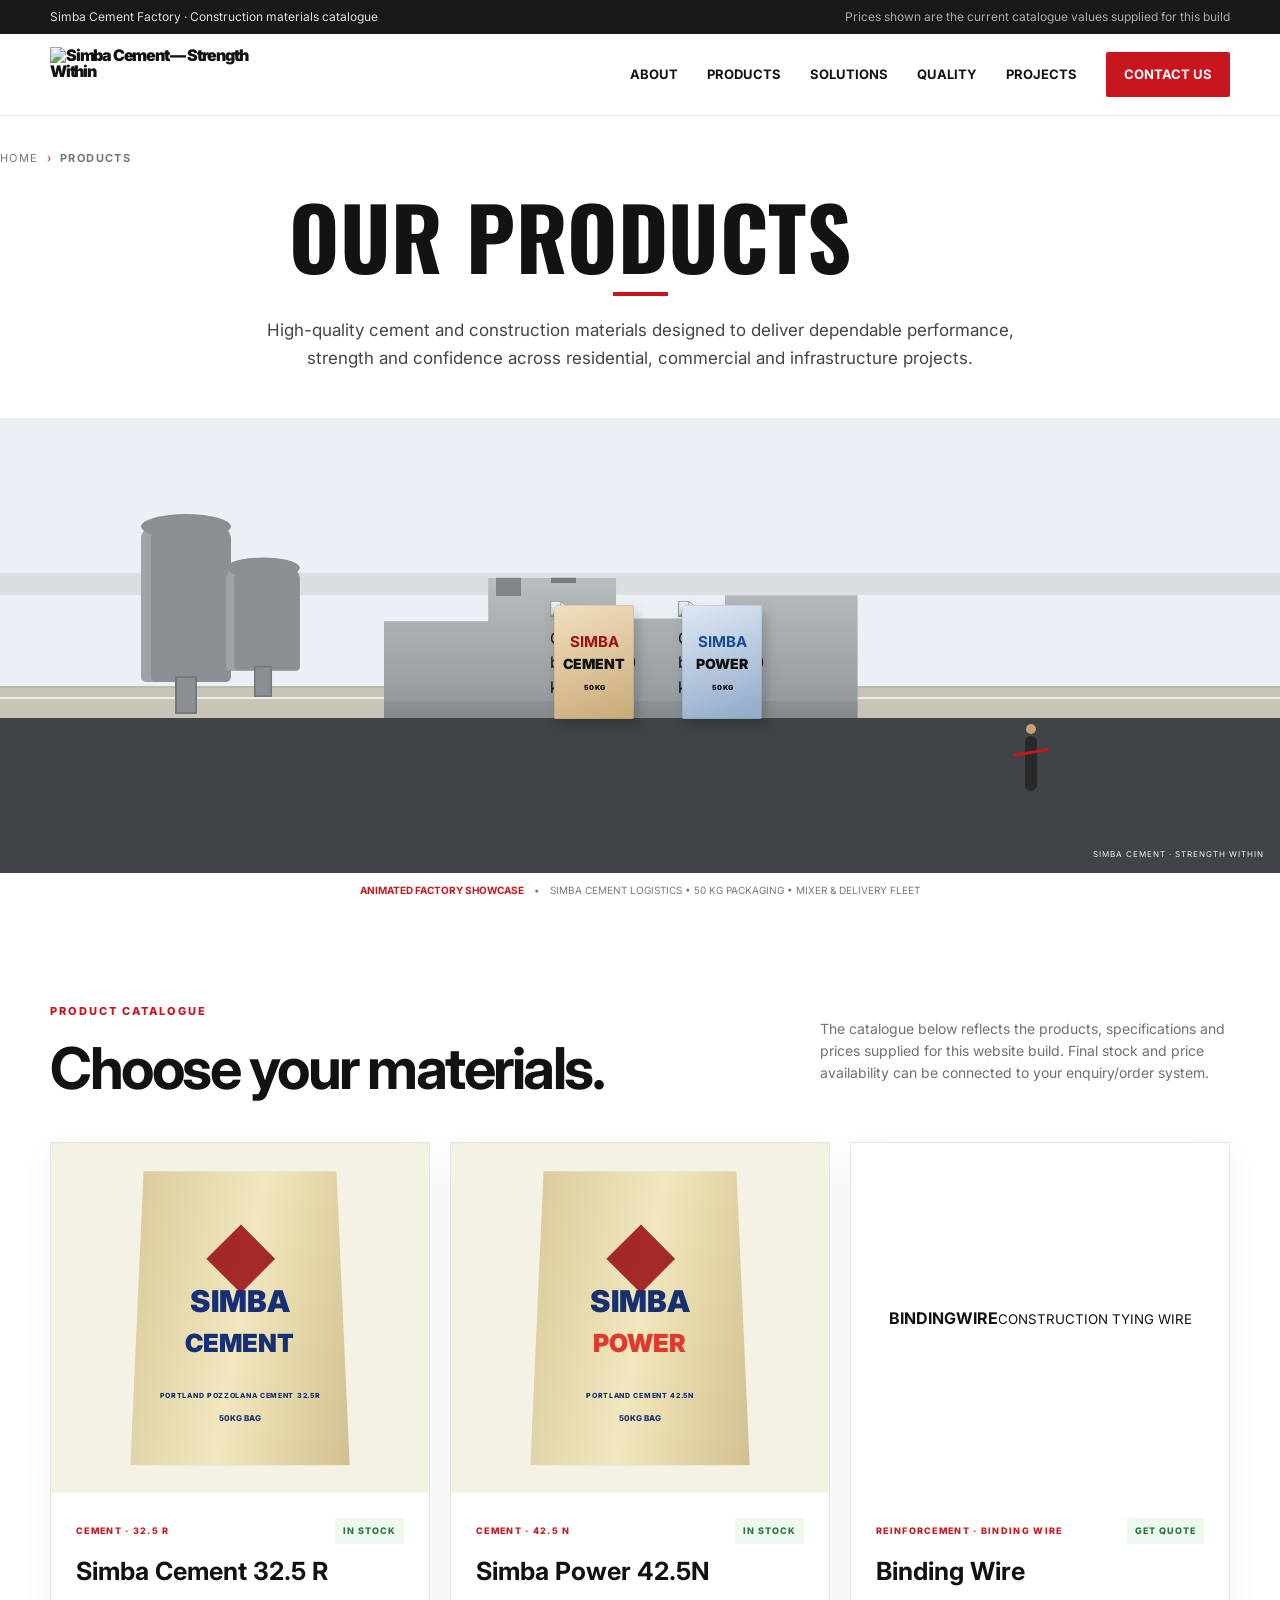
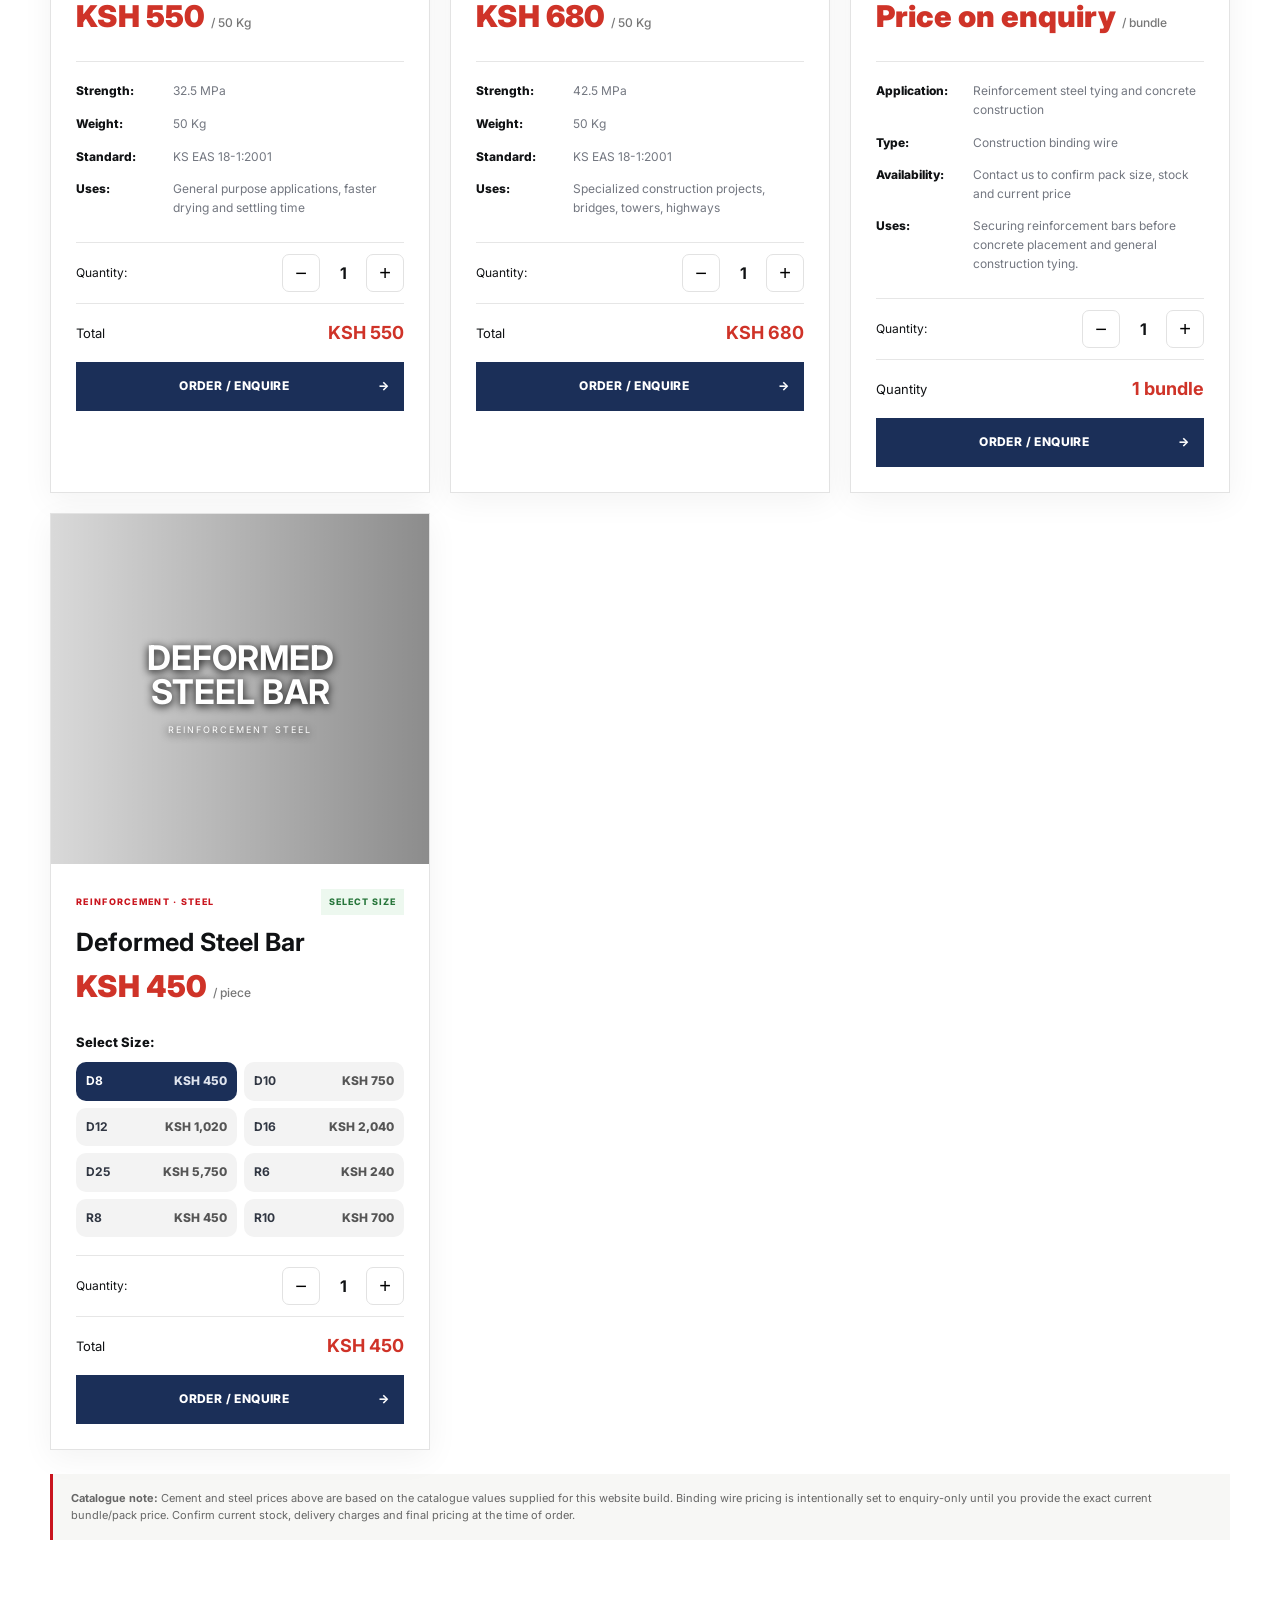
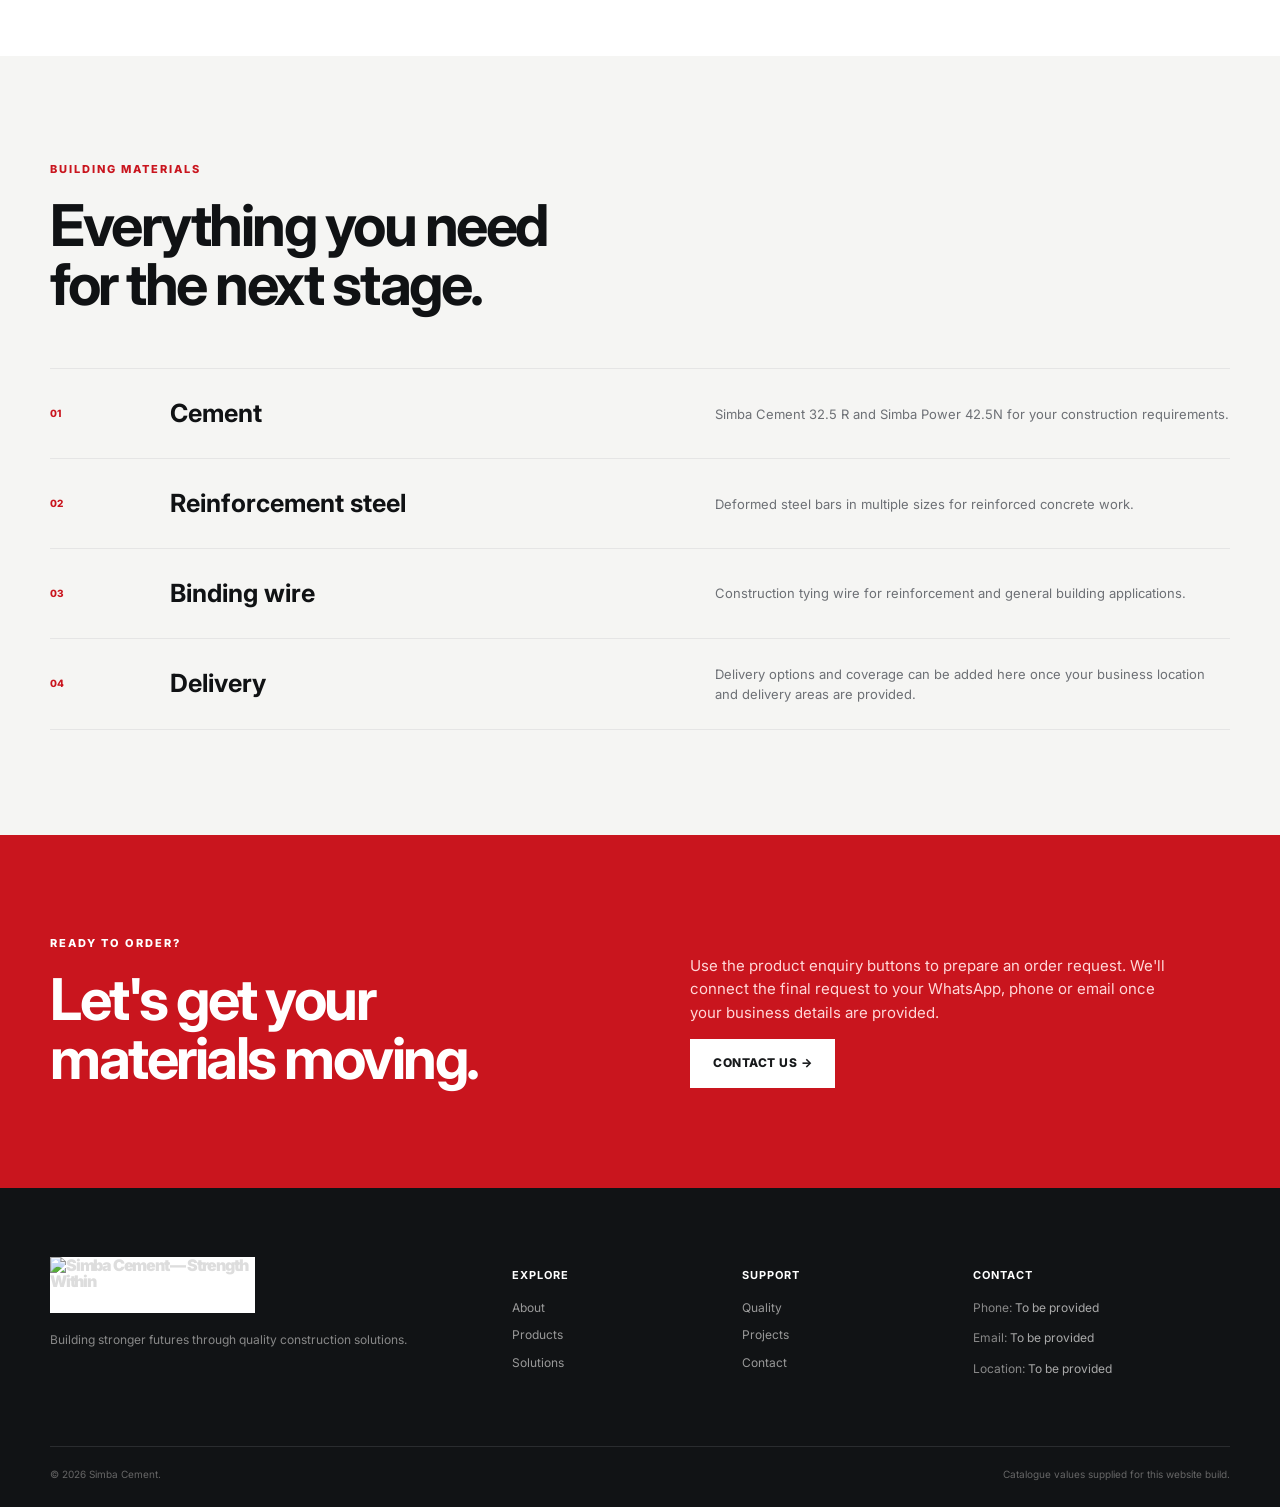
==== commit fef1e619: "Add Our Products intro and animated factory scene" ====
--- a/products.html
+++ b/products.html
@@ -1,8 +1,10 @@
 <!doctype html>
-<html lang="en"><head><meta charset="utf-8"><meta name="viewport" content="width=device-width,initial-scale=1"><meta name="description" content="Shop Simba Cement 32.5 R, Simba Power 42.5 N, binding wire and deformed steel bars. View prices, specifications and available sizes."><meta name="theme-color" content="#c9151e"><title>Products &amp; Prices | Simba Cement</title><link rel="preconnect" href="https://fonts.googleapis.com"><link rel="preconnect" href="https://fonts.gstatic.com" crossorigin><link href="https://fonts.googleapis.com/css2?family=Inter:wght@400;500;600;700;800;900&display=swap" rel="stylesheet"><link rel="stylesheet" href="styles.css"><link rel="stylesheet" href="catalogue.css"></head><body>
+<html lang="en"><head><meta charset="utf-8"><meta name="viewport" content="width=device-width,initial-scale=1"><meta name="description" content="Shop Simba Cement 32.5 R, Simba Power 42.5 N, binding wire and deformed steel bars. View prices, specifications and available sizes."><meta name="theme-color" content="#c9151e"><title>Products &amp; Prices | Simba Cement</title><link rel="preconnect" href="https://fonts.googleapis.com"><link rel="preconnect" href="https://fonts.gstatic.com" crossorigin><link href="https://fonts.googleapis.com/css2?family=Inter:wght@400;500;600;700;800;900&family=Oswald:wght@500;600;700&display=swap" rel="stylesheet"><link rel="stylesheet" href="styles.css"><link rel="stylesheet" href="catalogue.css"><link rel="stylesheet" href="products-scene.css"></head><body>
 <div class="topbar"><div class="container topbar-inner"><span>Simba Cement Factory · Construction materials catalogue</span><span class="topbar-right">Prices shown are the current catalogue values supplied for this build</span></div></div>
 <header class="site-header"><div class="container nav-wrap"><a class="brand" href="index.html" aria-label="Simba Cement home"><span class="brand-mark"><span>SIMBA</span><b>CEMENT</b></span></a><button class="menu-toggle" aria-expanded="false" aria-controls="main-nav" aria-label="Open menu"><span></span><span></span><span></span></button><nav id="main-nav" class="main-nav"><a href="about.html">About</a><a href="products.html">Products</a><a href="index.html#solutions">Solutions</a><a href="index.html#quality">Quality</a><a href="index.html#projects">Projects</a><a href="index.html#contact" class="nav-cta">Contact us</a></nav></div></header>
-<main><section class="page-hero product-catalogue-hero"><div class="page-hero-image products-hero-image"></div><div class="hero-overlay"></div><div class="container page-hero-content"><p class="eyebrow">SIMBA CEMENT FACTORY · CATALOGUE</p><h1>Quality materials.<br><em>Ready to build.</em></h1><p>Shop cement and reinforcement materials with clear specifications, sizes and catalogue pricing.</p></div></section>
+<main>
+<section class="products-intro"><div class="ref-container"><div class="products-breadcrumb"><a href="index.html">HOME</a><span>›</span><strong>PRODUCTS</strong></div><div class="products-intro-head"><h1>OUR PRODUCTS</h1><div class="products-intro-line"></div><p>High-quality cement and construction materials designed to deliver dependable performance, strength and confidence across residential, commercial and infrastructure projects.</p></div></div>
+<div class="products-scene" aria-label="Animated Simba Cement factory and logistics showcase"><div class="scene-skyline"></div><div class="scene-silo"></div><div class="scene-silo silo-two"></div><div class="factory-main"><div class="factory-window"></div><div class="factory-stack"><div class="factory-smoke"></div></div></div><div class="scene-bag bag-red"><img src="https://i.postimg.cc/CKSsrtbF/Screenshot-2026-09-01-142431.png" alt="Simba Cement branded 50 kg bag"><div class="bag-fallback"><b>SIMBA</b><span>CEMENT</span><small>50 KG</small></div></div><div class="scene-bag bag-blue"><img src="https://i.postimg.cc/CKSsrtbF/Screenshot-2026-09-01-142431.png" alt="Simba Cement branded 50 kg bag"><div class="bag-fallback"><b style="color:#164d91">SIMBA</b><span>POWER</span><small>50 KG</small></div></div><div class="scene-truck truck-1"><div class="truck-body"></div><div class="truck-cab"><div class="truck-window"></div></div><div class="truck-badge">SIMBA CEMENT</div><div class="truck-lion"></div><div class="truck-wheel w1"></div><div class="truck-wheel w2"></div></div><div class="scene-truck truck-2"><div class="truck-body"></div><div class="truck-cab"><div class="truck-window"></div></div><div class="mixer-drum"></div><div class="truck-badge">SIMBA CEMENT</div><div class="truck-lion"></div><div class="truck-wheel w1"></div><div class="truck-wheel w2"></div></div><div class="scene-person"></div><div class="scene-particle"></div><div class="scene-particle"></div><div class="scene-particle"></div><div class="scene-road"><div class="road-line"></div><div class="road-line"></div><div class="road-line"></div></div><div class="scene-credit">SIMBA CEMENT · STRENGTH WITHIN</div></div><div class="ref-container scene-note"><strong>ANIMATED FACTORY SHOWCASE</strong><span>•</span><span>SIMBA CEMENT LOGISTICS • 50 KG PACKAGING • MIXER &amp; DELIVERY FLEET</span></div></section>
 <section class="section-pad products-page"><div class="container"><div class="section-heading"><div><p class="eyebrow dark">PRODUCT CATALOGUE</p><h2>Choose your materials.</h2></div><p class="page-lead">The catalogue below reflects the products, specifications and prices supplied for this website build. Final stock and price availability can be connected to your enquiry/order system.</p></div>
 <div class="catalogue-grid">
 <article class="catalogue-card"><div class="catalogue-image cement-image cement-325"><div class="bag-label"><strong>SIMBA</strong><b>CEMENT</b><small>PORTLAND POZZOLANA CEMENT 32.5R</small><i>50KG BAG</i></div></div><div class="catalogue-body"><div class="catalogue-top"><span class="product-tag">CEMENT · 32.5 R</span><span class="stock">IN STOCK</span></div><h3>Simba Cement 32.5 R</h3><div class="price">KSH 550 <small>/ 50 Kg</small></div><div class="specs"><div><strong>Strength:</strong><span>32.5 MPa</span></div><div><strong>Weight:</strong><span>50 Kg</span></div><div class="full"><strong>Standard:</strong><span>KS EAS 18-1:2001</span></div><div class="full"><strong>Uses:</strong><span>General purpose applications, faster drying and settling time</span></div></div><div class="quantity-row"><span>Quantity:</span><button type="button" onclick="changeQty(this,-1)">−</button><b>1</b><button type="button" onclick="changeQty(this,1)">+</button></div><div class="card-total"><span>Total</span><strong class="line-total">KSH 550</strong></div><button class="order-btn" type="button" onclick="orderProduct('Simba Cement 32.5 R',550,this)">Order / Enquire <span>→</span></button></div></article>
--- a/products-scene.css
+++ b/products-scene.css
@@ -0,0 +1,2 @@
+/* Our Products animated factory showcase */
+.products-intro{background:#fff;padding:34px 0 0;overflow:hidden}.products-intro .ref-container{position:relative}.products-breadcrumb{font-size:11px;color:#777;text-transform:uppercase;letter-spacing:1.4px;margin-bottom:28px}.products-breadcrumb a{color:#777}.products-breadcrumb span{color:#c9151e;padding:0 8px}.products-intro-head{text-align:center;max-width:900px;margin:0 auto}.products-intro-head h1{font-family:Oswald,Impact,sans-serif;font-size:clamp(52px,7vw,86px);line-height:.94;letter-spacing:.5px;color:#131313;margin:0}.products-intro-line{height:4px;width:55px;background:#c9151e;margin:16px auto 20px}.products-intro-head p{font-size:17px;line-height:1.65;color:#444;max-width:760px;margin:0 auto}.products-scene{margin-top:46px;position:relative;height:455px;background:linear-gradient(#eaf0f5 0 59%,#c9c4b8 59% 66%,#4a4d50 66% 100%);overflow:hidden;isolation:isolate}.products-scene:before{content:'';position:absolute;left:0;right:0;top:59%;height:2px;background:#bdb8aa;box-shadow:0 11px 0 rgba(255,255,255,.65)}.scene-skyline{position:absolute;left:0;right:0;bottom:34%;height:145px;background:linear-gradient(#d9dde0 0 15%,transparent 15%);opacity:.9}.scene-silo,.scene-silo:before,.scene-silo:after{position:absolute;background:#8a8f92}.scene-silo{width:90px;height:155px;bottom:42%;left:11%;border-radius:12px 12px 5px 5px;box-shadow:inset 10px 0 rgba(255,255,255,.18)}.scene-silo:before{content:'';width:100%;height:25px;left:0;top:-13px;border-radius:50%}.scene-silo:after{content:'';width:18px;height:34px;left:36px;bottom:-30px;box-shadow:0 0 0 2px #74797b}.silo-two{left:17%;height:125px;bottom:42%;transform:scale(.82)}.factory-main{position:absolute;bottom:33%;left:30%;width:37%;height:145px;background:linear-gradient(180deg,#b9bdc0,#8e9497);clip-path:polygon(0 30%,22% 30%,22% 0,49% 0,49% 28%,72% 28%,72% 12%,100% 12%,100% 100%,0 100%);box-shadow:inset 0 -22px rgba(60,65,68,.12)}.factory-window{position:absolute;left:36%;top:28%;width:14%;height:45%;background:repeating-linear-gradient(90deg,#4d555a 0 9px,#cfd3d5 9px 18px)}.factory-stack{position:absolute;width:25px;height:90px;background:#777e82;bottom:100%;left:12%;box-shadow:55px 18px 0 #7f8588,110px 5px 0 #747b7e}.factory-smoke{position:absolute;width:28px;height:28px;border-radius:50%;background:rgba(245,245,245,.7);left:9%;top:-18px;animation:smoke 4.5s infinite ease-out}.factory-smoke:before,.factory-smoke:after{content:'';position:absolute;width:22px;height:22px;border-radius:50%;background:inherit}.factory-smoke:before{left:-10px;top:5px}.factory-smoke:after{left:12px;top:-7px}.scene-bag{position:absolute;bottom:33%;width:88px;height:122px;z-index:4;filter:drop-shadow(4px 7px 6px rgba(0,0,0,.18));animation:bagBob 2.2s ease-in-out infinite}.scene-bag img{width:100%;height:100%;object-fit:contain;mix-blend-mode:multiply}.bag-fallback{position:absolute;inset:4px;background:#eee1bd;display:flex;align-items:center;justify-content:center;text-align:center;flex-direction:column;border-radius:2px;font-weight:900;box-shadow:inset 0 0 0 1px rgba(0,0,0,.08)}.bag-fallback b{font-size:15px;color:#a10e16}.bag-fallback span{font-size:14px}.bag-fallback small{font-size:7px;margin-top:8px}.bag-red{left:43%;animation-delay:-.5s}.bag-blue{left:53%;animation-delay:-1.2s}.bag-red .bag-fallback{background:linear-gradient(160deg,#f2dfc0,#c8aa76)}.bag-blue .bag-fallback{background:linear-gradient(160deg,#dfe8f4,#8fa9c8)}.scene-road{position:absolute;left:0;right:0;bottom:0;height:34%;background:#404447}.road-line{position:absolute;left:-25%;width:18%;height:5px;background:#f6f0d8;bottom:17%;border-radius:6px;animation:roadMove 3.6s linear infinite}.road-line:nth-child(2){animation-delay:-1.2s}.road-line:nth-child(3){animation-delay:-2.4s}.scene-truck{position:absolute;bottom:14%;height:84px;z-index:8;animation:truckMove 12s linear infinite}.truck-body{position:absolute;left:0;bottom:0;width:150px;height:52px;background:#dadddf;border:2px solid #555b5e;border-radius:5px 10px 3px 3px}.truck-cab{position:absolute;left:126px;bottom:0;width:62px;height:63px;background:#dadddf;border:2px solid #555b5e;border-radius:12px 11px 3px 3px;clip-path:polygon(0 17%,58% 0,100% 22%,100% 100%,0 100%)}.truck-window{position:absolute;right:6px;top:10px;width:35px;height:23px;background:#4e6a78;border:2px solid #3d484e;transform:skewY(-9deg)}.truck-lion{position:absolute;right:18px;bottom:21px;width:45px;height:25px;background:url('https://i.postimg.cc/CKSsrtbF/Screenshot-2026-09-01-142431.png') center/contain no-repeat;filter:saturate(1.2)}.truck-badge{position:absolute;left:18px;bottom:9px;color:#c9151e;font-size:13px;font-weight:900;letter-spacing:-.5px}.truck-wheel{position:absolute;bottom:-13px;width:31px;height:31px;border-radius:50%;background:#1e2022;border:7px solid #666;box-shadow:0 0 0 2px #2d2f31}.truck-wheel.w1{left:20px}.truck-wheel.w2{right:18px}.truck-1{left:-210px;animation-delay:-7s;transform:scale(.92)}.truck-2{left:-245px;bottom:29%;animation-delay:-2.5s;transform:scale(.72);filter:brightness(1.05)}.mixer-drum{position:absolute;left:30px;bottom:8px;width:92px;height:43px;border-radius:50%;background:#c7c9ca;border:2px solid #646a6e;transform:rotate(-16deg)}.mixer-drum:after{content:'';position:absolute;inset:8px;border:7px dashed #8b9093;border-radius:50%}.truck-2 .truck-body{background:#dce9f3}.scene-person{position:absolute;bottom:18%;right:19%;width:12px;height:55px;background:#27292b;z-index:6;border-radius:8px}.scene-person:before{content:'';position:absolute;left:1px;top:-12px;width:10px;height:10px;background:#c99f78;border-radius:50%}.scene-person:after{content:'';position:absolute;left:-12px;top:15px;width:36px;height:3px;background:#c9151e;transform:rotate(-10deg)}.scene-particle{position:absolute;width:5px;height:5px;background:#d2aa72;border-radius:50%;bottom:22%;left:46%;opacity:.55;animation:dust 2.6s ease-out infinite}.scene-particle:nth-child(2){left:51%;animation-delay:-1.3s}.scene-particle:nth-child(3){left:58%;animation-delay:-.7s}.scene-credit{position:absolute;right:16px;bottom:13px;font-size:8px;color:#f0f0f0;letter-spacing:1px;text-transform:uppercase;z-index:12}.scene-note{display:flex;justify-content:center;gap:10px;align-items:center;font-size:10px;color:#777;margin:10px 0 0}.scene-note strong{color:#c9151e}@keyframes truckMove{0%{transform:translateX(0) scale(.95)}100%{transform:translateX(calc(100vw + 430px)) scale(.95)}}@keyframes roadMove{0%{transform:translateX(0)}100%{transform:translateX(700%)}}@keyframes smoke{0%{transform:translate(0,10px) scale(.75);opacity:.2}50%{opacity:.45}100%{transform:translate(65px,-65px) scale(1.8);opacity:0}}@keyframes bagBob{0%,100%{transform:translateY(0) rotate(-2deg)}50%{transform:translateY(-10px) rotate(2deg)}}@keyframes dust{0%{transform:translate(0,0) scale(.5);opacity:0}20%{opacity:.6}100%{transform:translate(45px,-25px) scale(2.5);opacity:0}}@media(max-width:900px){.products-intro{padding-top:25px}.products-scene{height:430px}.factory-main{left:24%;width:53%}.scene-bag{width:72px;height:100px}.bag-red{left:39%}.bag-blue{left:58%}.scene-person{right:10%}}@media(max-width:650px){.products-intro{padding-top:20px}.products-breadcrumb{font-size:9px;margin-bottom:22px}.products-intro-head h1{font-size:48px}.products-intro-head p{font-size:14px}.products-scene{height:360px;margin-top:34px}.scene-silo{left:4%;transform:scale(.7);transform-origin:bottom}.silo-two{left:13%;transform:scale(.58);transform-origin:bottom}.factory-main{left:22%;width:60%;height:125px}.scene-bag{width:58px;height:80px;bottom:34%}.truck-body{width:108px;height:41px}.truck-cab{left:90px;width:48px;height:51px}.truck-wheel{width:24px;height:24px;border-width:5px;bottom:-10px}.truck-wheel.w1{left:14px}.truck-wheel.w2{right:13px}.truck-badge{font-size:10px;left:10px}.truck-lion{width:30px;height:19px;right:10px}.mixer-drum{width:68px;height:32px;left:20px}.truck-2 .truck-body{width:112px}.scene-credit{font-size:7px;right:10px}.scene-note{font-size:8px}.desktop-only{display:none}}
